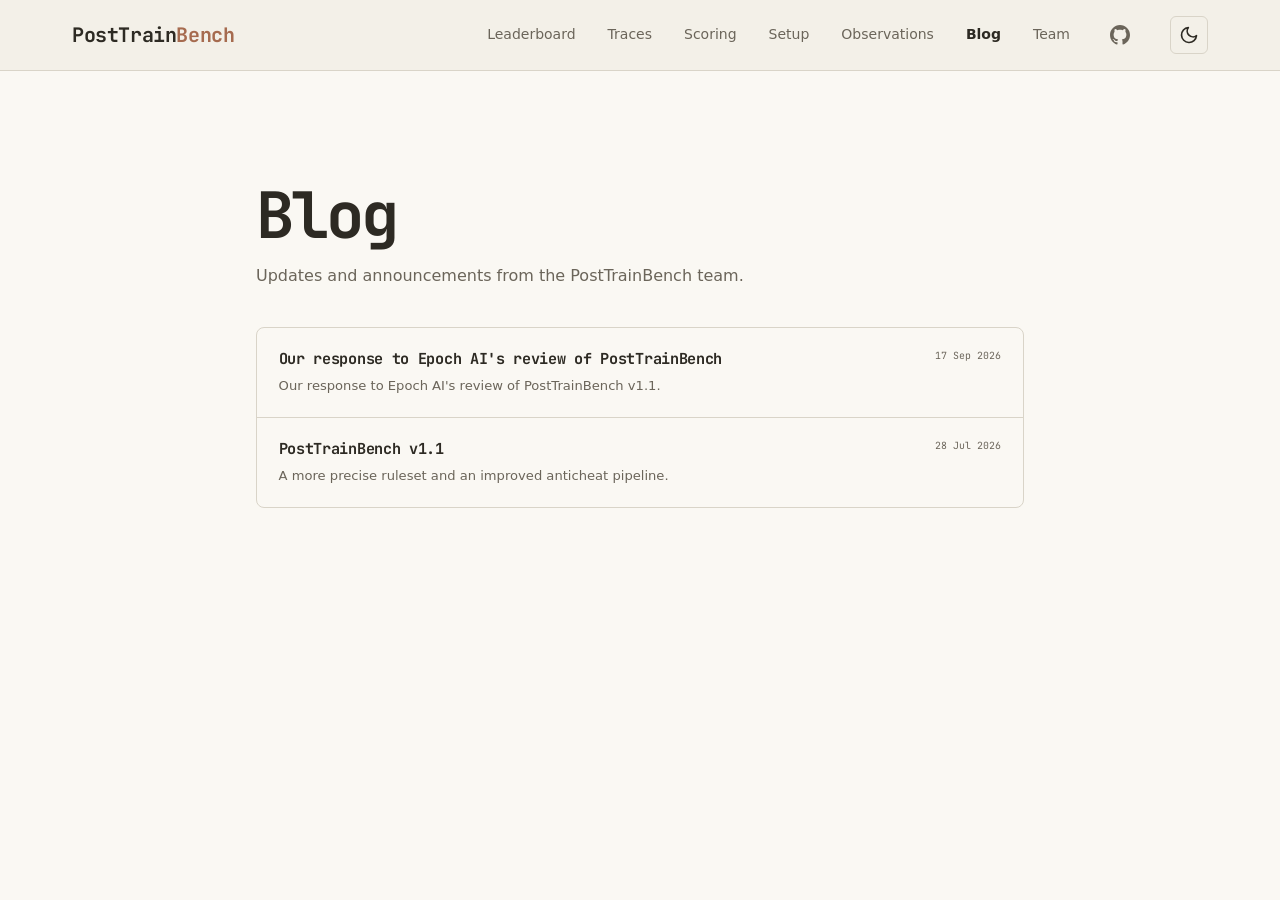
==== blog/index.html @ 1132a51f "add blogpost: response to epoch review" ====
<!doctype html>
<html lang="en" data-theme="light">
<head>
    <meta charset="utf-8">
    <meta name="viewport" content="width=device-width, initial-scale=1">
    <meta name="description" content="Updates and announcements from the PostTrainBench team.">
    <meta property="og:title" content="PostTrainBench Blog">
    <meta property="og:description" content="Updates and announcements from the PostTrainBench team.">
    <meta property="og:type" content="website">
    <meta property="og:url" content="https://posttrainbench.com/blog/">
    <title>Blog | PostTrainBench</title>
    <link rel="icon" type="image/svg+xml" href="../favicon.svg">
    <link rel="preconnect" href="https://fonts.googleapis.com">
    <link rel="preconnect" href="https://fonts.gstatic.com" crossorigin>
    <link href="https://fonts.googleapis.com/css2?family=JetBrains+Mono:ital,wght@0,400;0,500;0,600;0,700;1,400&amp;display=swap" rel="stylesheet">
    <script>
        (function () {
            var theme = localStorage.getItem('theme') || 'light';
            document.documentElement.setAttribute('data-theme', theme);
        })();
    </script>
    <link rel="stylesheet" href="../styles.css">
    <link rel="stylesheet" href="posttrainbench-1-1/article.css">
    <link rel="stylesheet" href="blog.css">
</head>
<body class="release-page blog-index-page">
    <nav class="navbar">
        <div class="container">
            <div class="nav-content">
                <div class="nav-left">
                    <button class="hamburger" id="hamburger-btn" aria-label="Open menu" aria-controls="nav-links" aria-expanded="false">
                        <span class="hamburger-line"></span>
                        <span class="hamburger-line"></span>
                        <span class="hamburger-line"></span>
                    </button>
                    <a class="logo blog-nav-logo" href="/" aria-label="PostTrainBench home">PostTrain<span class="logo-accent">Bench</span></a>
                </div>
                <div class="nav-right">
                    <div class="nav-links" id="nav-links">
                        <a href="/#leaderboard">Leaderboard</a>
                        <a href="/traces/" data-goatcounter-click="traces-opened/nav"
                            data-goatcounter-title="Traces navigation">Traces</a>
                        <a href="/#process-flow">Scoring</a>
                        <a href="/#benchmarks">Setup</a>
                        <a href="/#observations">Observations</a>
                        <a href="/blog/" aria-current="page">Blog</a>
                        <a href="/#team">Team</a>
                    </div>
                    <a href="https://github.com/aisa-group/PostTrainBench" target="_blank" rel="noopener noreferrer" class="nav-github" aria-label="GitHub"
                        data-goatcounter-click="github-opened/nav" data-goatcounter-title="GitHub navigation">
                        <svg width="20" height="20" viewBox="0 0 24 24" fill="currentColor" aria-hidden="true">
                            <path d="M12 0c-6.626 0-12 5.373-12 12 0 5.302 3.438 9.8 8.207 11.387.599.111.793-.261.793-.577v-2.234c-3.338.726-4.033-1.416-4.033-1.416-.546-1.387-1.333-1.756-1.333-1.756-1.089-.745.083-.729.083-.729 1.205.084 1.839 1.237 1.839 1.237 1.07 1.834 2.807 1.304 3.492.997.107-.775.418-1.305.762-1.604-2.665-.305-5.467-1.334-5.467-5.931 0-1.311.469-2.381 1.236-3.221-.124-.303-.535-1.524.117-3.176 0 0 1.008-.322 3.301 1.23.957-.266 1.983-.399 3.003-.404 1.02.005 2.047.138 3.006.404 2.291-1.552 3.297-1.23 3.297-1.23.653 1.653.242 2.874.118 3.176.77.84 1.235 1.911 1.235 3.221 0 4.609-2.807 5.624-5.479 5.921.43.372.823 1.102.823 2.222v3.293c0 .319.192.694.801.576 4.765-1.589 8.199-6.086 8.199-11.386 0-6.627-5.373-12-12-12z"/>
                        </svg>
                    </a>
                    <button id="theme-toggle" class="theme-toggle" aria-label="Toggle theme">
                        <svg class="theme-icon theme-icon-sun" width="20" height="20" viewBox="0 0 24 24" fill="none" stroke="currentColor" stroke-width="2" stroke-linecap="round" stroke-linejoin="round" aria-hidden="true">
                            <circle cx="12" cy="12" r="5"></circle>
                            <line x1="12" y1="1" x2="12" y2="3"></line>
                            <line x1="12" y1="21" x2="12" y2="23"></line>
                            <line x1="4.22" y1="4.22" x2="5.64" y2="5.64"></line>
                            <line x1="18.36" y1="5.64" x2="19.78" y2="4.22"></line>
                            <line x1="1" y1="12" x2="3" y2="12"></line>
                            <line x1="21" y1="12" x2="23" y2="12"></line>
                            <line x1="4.22" y1="19.78" x2="5.64" y2="18.36"></line>
                            <line x1="18.36" y1="18.36" x2="19.78" y2="19.78"></line>
                        </svg>
                        <svg class="theme-icon theme-icon-moon" width="20" height="20" viewBox="0 0 24 24" fill="none" stroke="currentColor" stroke-width="2" stroke-linecap="round" stroke-linejoin="round" aria-hidden="true">
                            <path d="M21 12.79A9 9 0 1 1 11.21 3 7 7 0 0 0 21 12.79z"></path>
                        </svg>
                    </button>
                </div>
            </div>
        </div>
    </nav>

    <main class="blog-index-main">
        <header class="blog-index-hero">
            <h1>Blog</h1>
            <p>Updates and announcements from the PostTrainBench team.</p>
        </header>

        <section class="blog-list" aria-label="PostTrainBench posts">
            <a class="blog-list-item" href="/blog/epoch-ai-review-response/" data-goatcounter-click="review-response-opened/blog-index"
                data-goatcounter-title="Blog index: Epoch AI review response">
                <div class="blog-list-copy">
                    <h2>Our response to Epoch AI's review of PostTrainBench</h2>
                    <p>Our response to Epoch AI's review of PostTrainBench v1.1.</p>
                </div>
                <time datetime="2026-09-17">17 Sep 2026</time>
            </a>
            <a class="blog-list-item" href="/blog/posttrainbench-1-1/" data-goatcounter-click="release-details-opened/blog-index"
                data-goatcounter-title="Blog index: PostTrainBench v1.1">
                <div class="blog-list-copy">
                    <h2>PostTrainBench v1.1</h2>
                    <p>A more precise ruleset and an improved anticheat pipeline.</p>
                </div>
                <time datetime="2026-07-28">28 Jul 2026</time>
            </a>
        </section>
    </main>

    <script src="../traces/assets/theme.js"></script>
    <script src="nav.js"></script>
    <script>
        window.goatcounter = {
            path: function () { return window.location.pathname; },
        };
    </script>
    <script data-goatcounter="https://hrdkbhatnagar.goatcounter.com/count"
        async src="//gc.zgo.at/count.js"></script>
</body>
</html>
---- styles.css ----
/* CSS Reset and Base Styles */
* {
    margin: 0;
    padding: 0;
    box-sizing: border-box;
}

:root {
    /* Dark Theme Colors - Warm Sepia */
    --bg-primary: #1a1612;
    --bg-secondary: #252119;
    --bg-tertiary: #332d23;
    --text-primary: #e8e3d8;
    --text-secondary: #aca595;
    --accent-primary: #c17d5a;
    --accent-secondary: #a66b4f;
    --accent-text: #d08b68;
    --accent-fill: #c17d5a;
    --accent-fill-hover: #d08b68;
    --accent-on-fill: #1a1612;
    --selection-bg: rgba(193, 125, 90, 0.42);
    --border-color: #3d3728;
    --success: #10b981;
    --warning: #f59e0b;
    /* Violation/flag red — a warm clay rather than neon #ef4444, so the
       reward-hacking badges and trace highlights sit inside the sepia
       palette instead of jumping out of it. */
    --danger: #de7261;
    /* Pass/clean olive — same warm register (matches the traces viewer's
       olive session hue). */
    --ok: #8a9b5c;

    /* Motion — strong ease-out; hover/press micro-interactions stay under
       ~150ms so frequently-seen transitions read as instant. */
    --ease-out: cubic-bezier(0.23, 1, 0.32, 1);

    /* Typography roles: mono carries the benchmark/console identity while
       system sans gives longer editorial passages a calmer reading rhythm. */
    --font-mono: 'JetBrains Mono', 'SF Mono', 'Monaco', 'Inconsolata', 'Fira Mono', 'Droid Sans Mono', 'Source Code Pro', monospace;
    --font-sans: system-ui, -apple-system, BlinkMacSystemFont, 'Segoe UI', sans-serif;

    /* Shape & elevation tokens */
    --radius-sm: 0.25rem;
    --radius-md: 0.375rem;
    --radius-lg: 0.5rem;
    --shadow-popover: 0 4px 12px rgba(0, 0, 0, 0.15);
    --shadow-panel: 0 10px 28px rgba(20, 16, 11, 0.32);

    /* Chart bar colors - darker/more muted in dark mode */
    --chart-bar: #95593f;
    --chart-bar-baseline-1: #6b655a;
    --chart-bar-baseline-2: #4a463c;
    --chart-bar-external: #9b807b;
    --chart-bar-external-border: #b79a94;
    --external-result-accent: #a88c86;
    --external-result-text: #d2b8b3;
    --chart-family-anthropic: #c17d5a;
    --chart-family-openai: #7f9e97;
    --chart-family-gemini: #8fa9ce;
    --chart-family-other: #a48c9a;

    /* Effort tag (dark mode) - soft filled pill */
    --tag-bg: rgba(193, 125, 90, 0.14);
    --tag-border: rgba(193, 125, 90, 0.4);
    --tag-color: #d99a7c;

    /* Photo mode - accent tint laid over heatmap cells of a highlighted row */
    --photo-tint: rgba(193, 125, 90, 0.18);

    /* Rank badge colors - Dark theme (muted gold, silver, bronze) */
    --rank-1-bg: linear-gradient(135deg, #e6c068, #d4af5a);
    --rank-1-text: #1a1612;
    --rank-2-bg: linear-gradient(135deg, #b8b5b0, #a8a5a0);
    --rank-2-text: #1a1612;
    --rank-3-bg: linear-gradient(135deg, #c09575, #b38868);
    --rank-3-text: #1a1612;
}

[data-theme="light"] {
    /* Light Theme Colors - Warm Cream */
    --bg-primary: #faf8f3;
    --bg-secondary: #f3f0e8;
    --bg-tertiary: #e8e4d9;
    --text-primary: #2d2a23;
    --text-secondary: #6b655a;
    --border-color: #d9d4c8;
    --accent-primary: #a66b4f;
    --accent-secondary: #8d5d45;
    --accent-text: #895940;
    --accent-fill: #a66b4f;
    --accent-fill-hover: #8d5d45;
    --accent-on-fill: #faf8f3;
    --selection-bg: rgba(166, 107, 79, 0.28);
    --danger: #b04a3c;
    --ok: #6f7d45;

    /* Chart bar colors - light mode (existing values) */
    --chart-bar: #a66b4f;
    --chart-bar-baseline-1: #9a9590;
    --chart-bar-baseline-2: #6b655a;
    --chart-bar-external: #846f6b;
    --chart-bar-external-border: #6b5754;
    --external-result-accent: #846f6b;
    --external-result-text: #735b57;
    --chart-family-anthropic: #9f654b;
    --chart-family-openai: #55756f;
    --chart-family-gemini: #60799a;
    --chart-family-other: #765f6d;

    /* Effort tag (light mode) - outline only */
    --tag-bg: transparent;
    --tag-border: var(--accent-primary);
    --tag-color: var(--accent-primary);

    /* Photo mode tint (light) */
    --photo-tint: rgba(166, 107, 79, 0.16);

    /* Rank badge colors - Light theme (muted gold, silver, bronze) */
    --rank-1-bg: linear-gradient(135deg, #e6c068, #d4af5a);
    --rank-1-text: #2d2a23;
    --rank-2-bg: linear-gradient(135deg, #b8b5b0, #a8a5a0);
    --rank-2-text: #2d2a23;
    --rank-3-bg: linear-gradient(135deg, #c09575, #b38868);
    --rank-3-text: #2d2a23;
}

html {
    /* Anchor links land below the sticky navbar instead of underneath it. */
    scroll-padding-top: 5rem;
    background-color: var(--bg-primary);
}

body {
    font-family: var(--font-mono);
    background-color: var(--bg-primary);
    color: var(--text-primary);
    line-height: 1.6;
}

/* Treat a theme change as one visual state transition. Transitioning only the
   body while panels and canvases snapped made the page flash in layers. */
::view-transition-old(root),
::view-transition-new(root) {
    animation-duration: 180ms;
    animation-timing-function: var(--ease-out);
    mix-blend-mode: normal;
}

::view-transition-old(root) {
    animation-name: theme-fade-out;
}

::view-transition-new(root) {
    animation-name: theme-fade-in;
}

@keyframes theme-fade-out {
    to { opacity: 0; }
}

@keyframes theme-fade-in {
    from { opacity: 0; }
}

::selection {
    background: var(--selection-bg);
    color: var(--text-primary);
}

.container {
    max-width: 1200px;
    margin: 0 auto;
    padding: 0 2rem;
}

.navbar {
    background-color: var(--bg-secondary);
    border-bottom: 1px solid var(--border-color);
    font-family: var(--font-sans);
    padding: 1rem 0;
    position: sticky;
    top: 0;
    z-index: 100;
}

.nav-content {
    display: flex;
    justify-content: space-between;
    align-items: center;
}

.nav-left {
    display: flex;
    align-items: center;
    gap: 0.75rem;
}

.nav-right {
    display: flex;
    align-items: center;
    gap: 2rem;
}

.logo {
    font-size: 1.25rem;
    font-family: var(--font-mono);
    font-weight: 700;
    color: var(--text-primary);
    letter-spacing: -0.02em;
    opacity: 0;
    text-decoration: none;
    visibility: hidden;
    transition: opacity 0.3s ease, visibility 0.3s ease;
}

.logo-accent {
    color: var(--accent-primary);
}

.nav-links {
    display: flex;
    gap: 2rem;
    align-items: center;
}

.nav-links a {
    color: var(--text-secondary);
    text-decoration: none;
    font-size: 0.875rem;
    transition: color 120ms var(--ease-out);
}

.nav-github {
    display: flex;
    align-items: center;
    justify-content: center;
    color: var(--text-secondary);
    padding: 0.5rem;
    border-radius: var(--radius-md);
    transition: color 120ms var(--ease-out), background-color 120ms var(--ease-out);
}

@media (hover: hover) and (pointer: fine) {
    .nav-links a:hover {
        color: var(--text-primary);
    }

    .nav-github:hover {
        color: var(--text-primary);
        background: var(--bg-tertiary);
    }
}

/* Hamburger Menu */
.hamburger {
    display: none;
    flex-direction: column;
    justify-content: center;
    gap: 5px;
    background: none;
    border: none;
    cursor: pointer;
    padding: 0.5rem;
    z-index: 101;
    transition: transform 120ms var(--ease-out);
}

.hamburger-line {
    width: 24px;
    height: 2px;
    background-color: var(--text-primary);
    transform-origin: center;
    transition: transform 180ms var(--ease-out), opacity 120ms var(--ease-out);
}

.hamburger.no-motion .hamburger-line,
.nav-links.no-motion,
.custom-dropdown.no-motion .dropdown-options,
.custom-dropdown.no-motion .dropdown-selected::after {
    transition-duration: 0ms;
}

.hamburger.active .hamburger-line:nth-child(1) {
    transform: translateY(7px) rotate(45deg);
}

.hamburger.active .hamburger-line:nth-child(2) {
    opacity: 0;
}

.hamburger.active .hamburger-line:nth-child(3) {
    transform: translateY(-7px) rotate(-45deg);
}

.hamburger:active {
    transform: scale(0.96);
}

.theme-toggle {
    background: none;
    border: 1px solid var(--border-color);
    color: var(--text-primary);
    padding: 0.5rem;
    border-radius: var(--radius-md);
    cursor: pointer;
    transition: background-color 120ms var(--ease-out), transform 140ms var(--ease-out);
    display: flex;
    align-items: center;
    justify-content: center;
}

@media (hover: hover) and (pointer: fine) {
    .theme-toggle:hover {
        background-color: var(--bg-tertiary);
    }
}

.theme-icon {
    display: none;
    width: 20px;
    height: 20px;
}

.theme-icon-sun {
    display: block;
}

[data-theme="light"] .theme-icon-sun {
    display: none;
}

[data-theme="light"] .theme-icon-moon {
    display: block;
}

.hero {
    padding: 4rem 0 3.5rem;
    text-align: center;
}

.hero-release {
    display: inline-flex;
    align-items: center;
    gap: 0.55rem;
    margin: 0 auto 1.5rem;
    padding: 0.42rem 0.7rem;
    border: 1px solid var(--border-color);
    border-radius: var(--radius-md);
    background: var(--bg-secondary);
    color: var(--text-secondary);
    font-size: 0.72rem;
    line-height: 1.35;
    text-decoration: none;
    transition: background-color 140ms var(--ease-out), border-color 140ms var(--ease-out), color 140ms var(--ease-out), transform 140ms var(--ease-out);
}

.hero-release-version {
    color: var(--accent-text);
    font-weight: 700;
    letter-spacing: 0.035em;
    text-transform: uppercase;
    white-space: nowrap;
}

.hero-release-copy {
    font-family: var(--font-sans);
}

.hero-release-arrow {
    color: var(--accent-text);
    transition: transform 140ms var(--ease-out);
}

@media (hover: hover) and (pointer: fine) {
    .hero-release:hover {
        border-color: var(--accent-primary);
        background: var(--bg-primary);
        color: var(--text-primary);
    }

    .hero-release:hover .hero-release-arrow {
        transform: translateX(2px);
    }
}

.hero-title {
    display: flex;
    align-items: baseline;
    justify-content: center;
    gap: 0.7rem;
    font-size: 3.5rem;
    font-weight: 700;
    margin-bottom: 1.5rem;
    line-height: 1.1;
    /* Keep tracking gentle — negative tracking fights a monospace grid. */
    letter-spacing: -0.01em;
}

.hero-title-name {
    display: inline-flex;
}

.hero-version-link {
    padding: 0.18rem 0.34rem;
    border: 1px solid var(--border-color);
    border-radius: var(--radius-sm);
    color: var(--accent-text);
    font-size: 0.82rem;
    font-weight: 600;
    letter-spacing: 0;
    line-height: 1;
    text-decoration: none;
    transform: translateY(-0.15em);
    transition: background-color 140ms var(--ease-out), border-color 140ms var(--ease-out), color 140ms var(--ease-out), transform 140ms var(--ease-out);
}

@media (hover: hover) and (pointer: fine) {
    .hero-version-link:hover {
        border-color: var(--accent-primary);
        background: var(--bg-secondary);
        color: var(--text-primary);
    }
}

.hero-version-link:active {
    transform: translateY(-0.15em) scale(0.96);
}

.title-main {
    color: var(--text-primary);
    display: inline-block;
}

.title-accent {
    color: var(--accent-primary);
    display: inline-block;
}


.hero-subtitle {
    font-family: var(--font-sans);
    font-size: 1.25rem;
    color: var(--text-secondary);
    margin-bottom: 1.5rem;
    white-space: nowrap;
    letter-spacing: 0.02em;
    margin-top: 0.5rem;
}

.hero-description {
    max-width: 650px;
    margin: 0 auto 2rem;
}

.hero-description p {
    font-family: var(--font-sans);
    font-size: 0.95rem;
    color: var(--text-secondary);
    line-height: 1.7;
}

.hero-buttons {
    display: flex;
    gap: 1rem;
    justify-content: center;
    margin-top: 2rem;
    flex-wrap: wrap;
}

@media (max-width: 1100px) and (min-width: 769px) {
    .nav-links {
        gap: 1.15rem;
    }

    .nav-right {
        gap: 1rem;
    }
}

/* Buttons */
.btn {
    display: inline-flex;
    align-items: center;
    gap: 0.5rem;
    padding: 0.75rem 1.5rem;
    border-radius: var(--radius-md);
    font-family: inherit;
    font-size: 0.875rem;
    cursor: pointer;
    transition: background-color 140ms var(--ease-out), border-color 140ms var(--ease-out), color 140ms var(--ease-out), transform 140ms var(--ease-out);
    border: none;
    font-weight: 500;
    text-decoration: none;
}

.btn-icon {
    width: 14px;
    height: 14px;
}

.btn-primary {
    background-color: var(--accent-fill);
    color: var(--accent-on-fill);
}

.btn-secondary {
    background-color: transparent;
    color: var(--text-primary);
    border: 1px solid var(--border-color);
}

@media (hover: hover) and (pointer: fine) {
    .btn-primary:hover {
        background-color: var(--accent-fill-hover);
    }

    .btn-secondary:hover {
        background-color: var(--bg-secondary);
        border-color: var(--accent-primary);
    }
}

/* Press feedback — every pressable element scales down slightly so clicks
   feel acknowledged the instant they happen. */
:where(.btn, .copy-btn, .theme-toggle, .toggle-btn, .hero-release):active {
    transform: scale(0.97);
}

/* Section Styles */
section {
    padding: 4rem 0;
}

.section-title {
    font-size: 2rem;
    font-weight: 700;
    margin-bottom: 1rem;
    text-align: center;
}

.section-description {
    font-family: var(--font-sans);
    text-align: center;
    color: var(--text-secondary);
    font-size: 1rem;
    max-width: 800px;
    margin: 0 auto 2rem;
    line-height: 1.8;
}

.section-description a {
    color: var(--accent-text);
    text-decoration: underline;
    text-underline-offset: 2px;
}

.section-description a:hover {
    color: var(--accent-secondary);
}

.section-subtitle {
    font-size: 1.5rem;
    font-weight: 600;
    margin: 3rem 0 1.5rem 0;
    text-align: center;
    color: var(--text-primary);
}

/* Compact result disclosures keep reference material one level below the
   ranking while leaving its status visible. */
.results-status {
    margin: -0.75rem 0 1rem;
    color: var(--text-secondary);
    font-family: var(--font-sans);
    font-size: 0.82rem;
    line-height: 1.5;
    text-align: center;
}

.results-status span {
    color: var(--danger);
    font-family: var(--font-mono);
    font-weight: 700;
}

.leaderboard-meta {
    position: relative;
    padding-top: 3.125rem;
    margin: 0 0 1.5rem;
}

.compact-disclosure {
    min-width: 0;
}

.compact-disclosure > summary {
    position: absolute;
    top: 0;
    min-width: 0;
    padding: 0.75rem 1rem;
    background: transparent;
    border: 1px solid var(--border-color);
    border-radius: var(--radius-md);
    font-family: var(--font-mono);
    font-size: 0.8rem;
    color: var(--accent-text);
    cursor: pointer;
    list-style: none;
    display: flex;
    align-items: center;
    gap: 0.4rem;
    user-select: none;
    width: 100%;
    min-height: 1.5rem;
    font-weight: 600;
}

.methodology-notes > summary {
    left: 0;
    width: calc(50% - 0.375rem);
}

.changelog > summary {
    right: 0;
    width: calc(50% - 0.375rem);
}

.compact-disclosure > :not(summary) {
    min-width: 0;
}

.compact-disclosure > .fold-anim {
    padding-top: 0.75rem;
}

.compact-disclosure > summary::-webkit-details-marker {
    display: none;
}

.compact-disclosure > summary::after {
    content: '+';
    font-size: 0.85rem;
    margin-left: auto;
}

.compact-disclosure[data-expanded="true"] > summary::after,
.compact-disclosure[open] > summary::after {
    content: '-';
}

.disclosure-meta {
    color: var(--text-secondary);
    font-size: 0.7rem;
    font-weight: 400;
    margin-left: auto;
}

.compact-disclosure > summary:has(.disclosure-meta)::after {
    margin-left: 0.2rem;
}

.methodology-content,
.changelog-content {
    padding: 1rem;
    background: var(--bg-primary);
    border: 1px solid var(--border-color);
    border-radius: var(--radius-md);
}

.methodology-content {
    display: grid;
    grid-template-columns: repeat(2, minmax(0, 1fr));
    gap: 0.75rem 1.5rem;
}

.methodology-content p,
.changelog-list li {
    font-family: var(--font-sans);
    font-size: 0.8rem;
    color: var(--text-secondary);
    line-height: 1.55;
}

.methodology-content p + p {
    margin-top: 0;
}

.methodology-content a {
    color: var(--accent-text);
    text-decoration: underline;
    text-underline-offset: 2px;
}

.changelog-list a {
    color: var(--accent-primary);
    font-weight: 700;
    text-decoration-color: color-mix(in srgb, var(--accent-primary) 60%, transparent);
    text-decoration-thickness: 1px;
    text-underline-offset: 2px;
    transition: color 120ms var(--ease-out), text-decoration-color 120ms var(--ease-out);
}

@media (hover: hover) and (pointer: fine) {
    .changelog-list a:hover {
        color: var(--accent-text);
        text-decoration-color: currentColor;
    }
}

.changelog-content {
    max-height: 13rem;
    overflow-y: auto;
    scrollbar-width: thin;
    scrollbar-color: var(--border-color) transparent;
}

.changelog-content::-webkit-scrollbar {
    width: 4px;
}

.changelog-content::-webkit-scrollbar-track {
    background: transparent;
}

.changelog-content::-webkit-scrollbar-thumb {
    background: var(--border-color);
    border-radius: 2px;
}

.changelog-content::-webkit-scrollbar-thumb:hover {
    background: var(--accent-primary);
}

.changelog-entry {
    margin-top: 0.5rem;
}

.changelog-date {
    font-family: var(--font-mono);
    font-size: 0.8rem;
    font-weight: 600;
    color: var(--accent-text);
    margin-bottom: 0.25rem;
}

.changelog-list {
    margin: 0;
    padding-left: 1.2rem;
    list-style-type: disc;
}

.changelog-list li {
    padding-right: 0.5rem;
}

.changelog-list li strong {
    color: var(--text-primary);
}

/* Leaderboard — the star section gets extra vertical room. */
.leaderboard {
    background-color: var(--bg-secondary);
    padding: 5rem 0;
}

.results-version-control {
    display: flex;
    align-items: center;
    justify-content: center;
    gap: 0.75rem;
    margin: -0.75rem 0 1.5rem;
}

.results-version-label {
    color: var(--text-secondary);
    font-size: 0.75rem;
    font-weight: 500;
}

.results-version-toggle {
    position: relative;
    display: inline-flex;
    flex: none;
    gap: 0.1rem;
    padding: 0.15rem;
    overflow: hidden;
    isolation: isolate;
    background: var(--bg-tertiary);
    border: 1px solid var(--border-color);
    border-radius: var(--radius-md);
}

.results-version-toggle::before {
    position: absolute;
    z-index: 0;
    top: 0.15rem;
    bottom: 0.15rem;
    left: 0.15rem;
    width: calc((100% - 0.4rem) / 2);
    background: var(--bg-primary);
    border-radius: calc(var(--radius-md) - 2px);
    box-shadow: 0 1px 2px color-mix(in srgb, var(--text-primary) 10%, transparent);
    content: '';
    pointer-events: none;
    transform: translateX(0);
    transition: transform 180ms var(--ease-out);
    will-change: transform;
}

.results-version-toggle.is-v1::before {
    transform: translateX(calc(100% + 0.1rem));
}

.results-version-toggle.is-instant::before {
    transition-duration: 0ms;
}

.results-version-option {
    position: relative;
    z-index: 1;
    display: inline-flex;
    min-width: 5.6rem;
    align-items: baseline;
    justify-content: center;
    gap: 0.35rem;
    padding: 0.3rem 0.55rem;
    background: transparent;
    color: var(--text-secondary);
    border: 0;
    border-radius: calc(var(--radius-md) - 2px);
    font-family: var(--font-mono);
    font-size: 0.7rem;
    line-height: 1.35;
    cursor: pointer;
    transition: color 120ms var(--ease-out), transform 120ms var(--ease-out);
}

.results-version-option small {
    font-size: 0.58rem;
    font-weight: 500;
    opacity: 0.72;
}

.results-version-option.is-active {
    color: var(--text-primary);
}

.results-version-option:active {
    transform: scale(0.97);
}

.results-version-option:focus-visible {
    outline: 2px solid var(--accent-primary);
    outline-offset: -2px;
}

@media (hover: hover) and (pointer: fine) {
    .results-version-option:not(.is-active):hover {
        color: var(--text-primary);
    }
}

.chart-controls {
    display: flex;
    align-items: center;
    gap: 1rem;
    margin-bottom: 1.5rem;
    justify-content: flex-end;
}

.chart-view-label {
    font-size: 0.875rem;
    color: var(--text-secondary);
    font-weight: 500;
}

.chart-view-select {
    background-color: var(--bg-primary);
    color: var(--text-primary);
    border: 1px solid var(--border-color);
    border-radius: var(--radius-md);
    padding: 0.5rem 2rem 0.5rem 1rem;
    font-family: inherit;
    font-size: 0.875rem;
    cursor: pointer;
    transition: border-color 140ms var(--ease-out), box-shadow 140ms var(--ease-out);
    appearance: none;
    background-image: url("data:image/svg+xml,%3Csvg width='12' height='8' viewBox='0 0 12 8' fill='none' xmlns='http://www.w3.org/2000/svg'%3E%3Cpath d='M1 1.5L6 6.5L11 1.5' stroke='%23aca595' stroke-width='2' stroke-linecap='round' stroke-linejoin='round'/%3E%3C/svg%3E");
    background-repeat: no-repeat;
    background-position: right 0.75rem center;
}

[data-theme="light"] .chart-view-select {
    background-image: url("data:image/svg+xml,%3Csvg width='12' height='8' viewBox='0 0 12 8' fill='none' xmlns='http://www.w3.org/2000/svg'%3E%3Cpath d='M1 1.5L6 6.5L11 1.5' stroke='%236b655a' stroke-width='2' stroke-linecap='round' stroke-linejoin='round'/%3E%3C/svg%3E");
}

@media (hover: hover) and (pointer: fine) {
    .chart-view-select:hover {
        border-color: var(--accent-primary);
    }
}

.chart-view-select:focus {
    outline: none;
    border-color: var(--accent-primary);
    box-shadow: 0 0 0 3px rgba(193, 125, 90, 0.1);
}

.leaderboard-chart {
    background-color: var(--bg-primary);
    border: 1px solid var(--border-color);
    border-radius: var(--radius-lg);
    padding: 2rem;
    margin-bottom: 2rem;
    overflow-x: auto;
}

.leaderboard-chart-wrapper {
    width: 100%;
}

.mobile-chart-scope {
    display: none;
}

.main-chart-key {
    display: flex;
    align-items: center;
    justify-content: flex-end;
    gap: 0.45rem;
    margin-top: 0.65rem;
    color: var(--text-secondary);
    font-family: var(--font-sans);
    font-size: 0.72rem;
    line-height: 1.4;
}

html[data-results-version="v1.1"] .reprompted-chart-key {
    display: none;
}

.main-chart-key-item {
    display: inline-flex;
    align-items: center;
    gap: 0.45rem;
}

.main-chart-key-external {
    display: none;
}

html[data-results-version="v1.1"] .main-chart-key-external {
    display: inline-flex;
}

html[data-results-version="v1.1"] .main-chart-key-reprompted {
    display: none;
}

.main-chart-key-swatch {
    width: 1.4rem;
    height: 0.55rem;
    flex: 0 0 auto;
    border-radius: 2px;
    background-color: var(--chart-bar);
    background-image: repeating-linear-gradient(
        135deg,
        transparent 0 4px,
        rgba(255, 255, 255, 0.35) 4px 6px
    );
}

.main-chart-key-swatch-external {
    background: var(--chart-bar-external);
    border: 1px solid var(--chart-bar-external-border);
}

/* Reserve the chart's rendered height (Chart.js draws these at a 2:1 ratio on
   desktop) before the canvas exists, so it doesn't expand on load and shove the
   changelog down. The time chart sets its own inline height, so it's excluded. */
.leaderboard-chart-wrapper:has(#performanceChart),
.leaderboard-chart-wrapper:has(#paretoChart) {
    aspect-ratio: 2 / 1;
}

/* While the leaderboard data loads, hide the JS-populated table and everything
   below it, so the empty table and the subsection heading below it don't flash
   in before the rows exist. script.js removes the class once rows are inserted. */
html.leaderboard-loading #leaderboard .leaderboard-table,
html.leaderboard-loading #leaderboard .table-footnote,
html.leaderboard-loading #leaderboard .section-subtitle,
html.leaderboard-loading #leaderboard .leaderboard-chart:has(#paretoChart) {
    display: none;
}

.chart-footnote {
    margin-top: 1rem;
    font-family: var(--font-sans);
    font-size: 0.8rem;
    color: var(--text-secondary);
    font-style: italic;
    text-align: left;
    width: 100%;
}

.chart-footnote a {
    color: var(--text-secondary);
    text-decoration: underline;
    text-underline-offset: 2px;
}

.chart-footnote a:hover {
    color: var(--accent-primary);
}

.leaderboard-controls {
    display: flex;
    align-items: center;
    gap: 1rem;
    margin-bottom: 1.5rem;
    justify-content: space-between;
}

.table-encoding-note {
    margin: 0;
    color: var(--text-secondary);
    font-family: var(--font-mono);
    font-size: 0.7rem;
    line-height: 1.5;
}

.table-encoding-note span {
    margin: 0 0.3rem;
    color: var(--border-color);
}

.model-select-control {
    display: flex;
    align-items: center;
    gap: 1rem;
    flex: none;
}

.model-select-label {
    font-size: 0.875rem;
    color: var(--text-secondary);
    font-weight: 500;
}

.custom-dropdown {
    position: relative;
    min-width: 200px;
}

.dropdown-selected {
    appearance: none;
    display: block;
    position: relative;
    width: 100%;
    background-color: var(--bg-primary);
    color: var(--text-primary);
    border: 1px solid var(--border-color);
    border-radius: var(--radius-md);
    padding: 0.5rem 2rem 0.5rem 1rem;
    font-family: var(--font-mono);
    font-size: 0.875rem;
    line-height: 1.6;
    text-align: left;
    cursor: pointer;
    user-select: none;
    transition: border-color 140ms var(--ease-out), box-shadow 140ms var(--ease-out), transform 120ms var(--ease-out);
}

.dropdown-selected::after {
    content: '';
    position: absolute;
    right: 0.75rem;
    top: 50%;
    width: 12px;
    height: 8px;
    margin-top: -4px;
    background: url("data:image/svg+xml,%3Csvg width='12' height='8' viewBox='0 0 12 8' fill='none' xmlns='http://www.w3.org/2000/svg'%3E%3Cpath d='M1 1.5L6 6.5L11 1.5' stroke='%23aca595' stroke-width='2' stroke-linecap='round' stroke-linejoin='round'/%3E%3C/svg%3E") no-repeat center;
    transition: transform 150ms var(--ease-out);
}

[data-theme="light"] .dropdown-selected::after {
    background-image: url("data:image/svg+xml,%3Csvg width='12' height='8' viewBox='0 0 12 8' fill='none' xmlns='http://www.w3.org/2000/svg'%3E%3Cpath d='M1 1.5L6 6.5L11 1.5' stroke='%236b655a' stroke-width='2' stroke-linecap='round' stroke-linejoin='round'/%3E%3C/svg%3E");
}

@media (hover: hover) and (pointer: fine) {
    .dropdown-selected:hover {
        border-color: var(--accent-primary);
    }

    .dropdown-option:hover {
        background-color: var(--bg-secondary);
    }
}

.dropdown-selected:active {
    transform: scale(0.98);
}

.custom-dropdown.open .dropdown-selected::after {
    transform: rotate(180deg);
}

.dropdown-options {
    position: absolute;
    top: calc(100% + 0.5rem);
    left: 0;
    right: 0;
    z-index: 1000;
    max-height: 300px;
    overflow-y: auto;
    visibility: hidden;
    opacity: 0;
    background-color: var(--bg-primary);
    border: 1px solid var(--border-color);
    border-radius: var(--radius-md);
    box-shadow: var(--shadow-popover);
    transform: translateY(-4px) scale(0.98);
    transform-origin: top center;
    transition: opacity 150ms var(--ease-out), transform 150ms var(--ease-out), visibility 0s linear 150ms;
}

.custom-dropdown.open .dropdown-options {
    visibility: visible;
    opacity: 1;
    transform: none;
    transition-delay: 0s;
}

.dropdown-option {
    appearance: none;
    display: block;
    width: 100%;
    padding: 0.75rem 1rem;
    background: transparent;
    color: var(--text-primary);
    border: 0;
    border-bottom: 1px solid var(--border-color);
    font-family: var(--font-mono);
    font-size: 0.875rem;
    line-height: 1.4;
    text-align: left;
    cursor: pointer;
    transition: background-color 100ms var(--ease-out), color 100ms var(--ease-out);
}

.dropdown-option:last-child {
    border-bottom: 0;
}

.dropdown-option.active {
    background-color: var(--bg-tertiary);
    color: var(--accent-text);
    font-weight: 500;
}

.dropdown-selected:focus-visible {
    outline: none;
    border-color: var(--accent-primary);
    box-shadow: 0 0 0 3px color-mix(in srgb, var(--accent-primary) 14%, transparent);
}

.dropdown-option:focus-visible {
    outline: 2px solid var(--accent-primary);
    outline-offset: -2px;
}

/* Border + radius live on the wrapper (not the table): border-radius is
   ignored on border-collapse tables, and a border on the table itself would
   get clipped at the rounded corners. */
.leaderboard-table {
    overflow-x: auto;
    border: 1px solid var(--border-color);
    border-radius: var(--radius-lg);
}

.leaderboard-disclosure {
    display: flex;
    justify-content: center;
    margin-top: 0.65rem;
}

.leaderboard-disclosure[hidden] {
    display: none;
}

.leaderboard-disclosure-button {
    display: inline-flex;
    align-items: center;
    gap: 0.45rem;
    padding: 0.4rem 0.65rem;
    background: transparent;
    color: var(--accent-text);
    border: 0;
    border-radius: var(--radius-sm);
    font-family: var(--font-mono);
    font-size: 0.72rem;
    font-weight: 600;
    line-height: 1.4;
    cursor: pointer;
    transition: color 120ms var(--ease-out), transform 120ms var(--ease-out);
}

.leaderboard-disclosure-icon {
    display: inline-block;
    font-size: 0.78rem;
    transition: transform 150ms var(--ease-out);
}

.leaderboard-disclosure-button[aria-expanded="true"] .leaderboard-disclosure-icon {
    transform: rotate(180deg);
}

.leaderboard-disclosure-button:active {
    transform: scale(0.97);
}

.leaderboard-disclosure-button:focus-visible {
    outline: 2px solid var(--accent-primary);
    outline-offset: 1px;
}

@media (hover: hover) and (pointer: fine) {
    .leaderboard-disclosure-button:hover {
        color: var(--text-primary);
    }
}

/* Keep the score area on a regular matrix. Rank and Method retain their
   reading widths; Avg stays distinct; all seven benchmark columns share the
   remaining space equally. Below the mobile breakpoint the compact disclosure
   layout provides its own column geometry. */
@media (min-width: 769px) {
    .leaderboard-table table {
        min-width: 71rem;
        table-layout: fixed;
    }

    .leaderboard-table th:first-child {
        width: 5.75%;
    }

    .leaderboard-table th:nth-child(2) {
        width: 21.5%;
    }

    .leaderboard-table th:nth-child(3) {
        width: 7.5%;
    }

    .leaderboard-table th:nth-child(n + 4) {
        width: 9.321%;
    }

    .leaderboard-table .benchmark-col {
        padding-left: 0.3rem;
        padding-right: 0.3rem;
    }
}

/* At full desktop width the table does not need its horizontal scrollport.
   Clip to the rounded shell without creating a scroll container, so the
   header can remain sticky beneath the navbar during long scans. */
@media (min-width: 1200px) {
    .leaderboard-table {
        overflow: clip;
    }

    .leaderboard-table th {
        position: sticky;
        top: 4.45rem;
        z-index: 3;
        background-color: var(--bg-tertiary);
    }
}

.leaderboard-table th:first-child,
.leaderboard-table td:first-child,
.leaderboard-table th:nth-child(n + 3),
.leaderboard-table td:nth-child(n + 3) {
    text-align: center;
    font-variant-numeric: tabular-nums;
}

.leaderboard-table th:nth-child(3),
.leaderboard-entry-row > td:nth-child(3) {
    border-right: 1px solid var(--border-color);
}

.method-cell {
    position: relative;
}

.row-details-indicator,
.benchmark-detail-row {
    display: none;
}

/* Mobile table toggle notice - hidden on desktop */
.mobile-table-notice {
    display: none;
    align-items: center;
    justify-content: space-between;
    padding: 0.75rem 1rem;
    margin-bottom: 0.75rem;
    background-color: var(--bg-tertiary);
    border-radius: var(--radius-lg);
    border: 1px solid var(--border-color);
    font-size: 0.85rem;
    color: var(--text-secondary);
}

.leaderboard-footnote {
    margin-top: 1.5rem;
    font-family: var(--font-sans);
    font-size: 0.875rem;
    color: var(--text-secondary);
    text-align: center;
    font-style: italic;
}

.leaderboard-footnote.table-footnote {
    text-align: left;
    font-style: normal;
    margin-top: 0.75rem;
}

/* Standard deviation display in table */
.std-value {
    display: block;
    font-variant-numeric: tabular-nums;
    font-size: 0.65rem;
    font-weight: 400;
    color: var(--text-secondary);
    opacity: 0.7;
    margin-top: 0.2rem;
    white-space: nowrap;
}

.reference-context {
    color: var(--text-secondary);
}

.score-provenance {
    display: inline;
    margin-left: 0.2rem;
    color: inherit;
    font-size: 0.78em;
    font-weight: 400;
    line-height: 1.2;
    white-space: nowrap;
}

.score-provenance-source {
    color: var(--accent-text);
    font-weight: 500;
}

.score-provenance-standalone {
    display: block;
    margin: 0.15rem 0 0;
    font-size: 0.5rem;
}

/* Scaffold label in method column */
.scaffold-label {
    display: flex;
    align-items: baseline;
    flex-wrap: wrap;
    gap: 0.15rem 0.4rem;
    font-size: 0.7rem;
    font-weight: 400;
    color: var(--text-secondary);
    margin-top: 0.15rem;
}

.agent-title-line {
    display: inline-flex;
    align-items: center;
    flex-wrap: wrap;
    gap: 0.38rem;
}

.external-result-badge {
    display: inline-flex;
    align-items: center;
    min-height: 1rem;
    padding: 0.05rem 0.34rem;
    border: 1px solid color-mix(in srgb, var(--external-result-accent) 72%, var(--border-color));
    border-radius: 999px;
    background: color-mix(in srgb, var(--external-result-accent) 8%, transparent);
    color: var(--external-result-text);
    font-size: 0.48rem;
    font-weight: 700;
    line-height: 1.25;
    letter-spacing: 0.055em;
    text-transform: uppercase;
    white-space: nowrap;
    cursor: help;
}

.effort-tag {
    display: inline-flex;
    align-items: baseline;
    gap: 0.4rem;
    color: var(--accent-text);
    font-size: 0.65rem;
    font-weight: 500;
}

.effort-tag::before {
    content: '\00b7';
    color: var(--text-secondary);
}

.agent-name-status {
    display: inline-flex;
    align-items: center;
    gap: 0.32rem;
    cursor: help;
}

.agent-status-dot {
    width: 0.32rem;
    height: 0.32rem;
    flex: 0 0 auto;
    border-radius: 50%;
    background: var(--accent-primary);
    transform: translateY(-0.08rem);
}

/* Custom instant tooltip (see tooltip.js) — a single floating div at the
   <body> level, triggered by data-tip. Replaces slow native title hovers. */
.tt-pop {
    position: fixed;
    background: var(--bg-tertiary);
    color: var(--text-primary);
    font-size: 0.72rem;
    font-weight: 500;
    line-height: 1.45;
    text-align: left;
    padding: 0.5rem 0.7rem;
    border: 1px solid var(--border-color);
    border-radius: var(--radius-md);
    box-shadow: var(--shadow-panel);
    max-width: 280px;
    width: max-content;
    z-index: 9999;
    pointer-events: none;
    opacity: 0;
    transform: translateY(3px) scale(0.98);
    transform-origin: var(--tt-arrow-x) bottom;
    transition: opacity 120ms var(--ease-out), transform 120ms var(--ease-out);
    --tt-arrow-x: 50%;
}
.tt-pop[data-arrow-pos="above"] {
    transform-origin: var(--tt-arrow-x) top;
}
.tt-pop[data-arrow-pos="below"] {
    transform-origin: var(--tt-arrow-x) bottom;
}
.tt-pop.tt-show {
    opacity: 1;
    transform: none;
}
.tt-pop::before {
    content: '';
    position: absolute;
    left: var(--tt-arrow-x);
    width: 8px;
    height: 8px;
    background: var(--bg-tertiary);
    transform: translateX(-50%) rotate(45deg);
}
.tt-pop[data-arrow-pos="below"]::before {
    bottom: -5px;
    border-right: 1px solid var(--border-color);
    border-bottom: 1px solid var(--border-color);
}
.tt-pop[data-arrow-pos="above"]::before {
    top: -5px;
    border-left: 1px solid var(--border-color);
    border-top: 1px solid var(--border-color);
}

table {
    width: 100%;
    border-collapse: collapse;
    background-color: var(--bg-primary);
    min-width: 1000px;
}

thead {
    background-color: var(--bg-tertiary);
}

th, td {
    padding: 0.7rem 0.9rem;
    text-align: left;
    border-bottom: 1px solid var(--border-color);
}

th {
    font-weight: 600;
    color: var(--text-secondary);
    font-size: 0.75rem;
    text-transform: uppercase;
    letter-spacing: 0.05em;
    white-space: nowrap;
}

td {
    font-size: 0.875rem;
    line-height: 1.45;
    transition: background-color 120ms var(--ease-out), box-shadow 100ms var(--ease-out);
    white-space: nowrap;
}

/* Heatmap cells - scores */
tbody td[style*="background-color"] {
    font-weight: 500;
    position: relative;
}

tbody tr {
    transition: background-color 100ms var(--ease-out);
}

.leaderboard-entry-row.reference-row > td {
    background-color: var(--bg-secondary) !important;
}

.reference-detail-row .benchmark-detail-item {
    background-color: var(--bg-secondary) !important;
}

@media (hover: hover) and (pointer: fine) {
    tbody tr:hover {
        background-color: var(--bg-secondary);
    }

    .leaderboard-entry-row:hover > td {
        box-shadow:
            inset 0 1px 0 color-mix(in srgb, var(--accent-primary) 24%, transparent),
            inset 0 -1px 0 color-mix(in srgb, var(--accent-primary) 24%, transparent);
    }

    .leaderboard-entry-row:hover > td:first-child {
        box-shadow:
            inset 3px 0 0 var(--accent-primary),
            inset 0 1px 0 color-mix(in srgb, var(--accent-primary) 24%, transparent),
            inset 0 -1px 0 color-mix(in srgb, var(--accent-primary) 24%, transparent);
    }

}

tbody tr:last-child td {
    border-bottom: none;
}

/* Benchmark table — column-specific tuning on top of .findings-table */
.task-version {
    font-size: 0.65rem;
    font-weight: 600;
    padding: 0.1rem 0.35rem;
    background-color: var(--accent-fill);
    color: var(--accent-on-fill);
    border-radius: var(--radius-sm);
    text-transform: uppercase;
    vertical-align: middle;
}

.benchmarks-table td:nth-child(1) {
    /* Benchmark name — primary identifier, nowrap */
    white-space: nowrap;
    font-weight: 500;
}

.benchmarks-table td:nth-child(2) {
    /* Category */
    white-space: nowrap;
    color: var(--text-secondary);
}

.benchmarks-table td:nth-child(3) {
    /* Weight — numeric, right-align for visual scan */
    text-align: right;
    color: var(--text-secondary);
    white-space: nowrap;
}

/* Benchmark setup — compact facts first, benchmark detail second. */
.benchmark-setup {
    background: var(--bg-primary);
}

.setup-grid {
    display: grid;
    grid-template-columns: 1.8fr repeat(4, 1fr);
    max-width: 1100px;
    margin: 0 auto;
    border: 1px solid var(--border-color);
    border-radius: var(--radius-lg);
    overflow: hidden;
}

.setup-item {
    padding: 1rem 1.1rem;
    background: var(--bg-secondary);
    border-right: 1px solid var(--border-color);
}

.setup-item:last-child {
    border-right: 0;
}

.setup-item dt {
    margin-bottom: 0.35rem;
    color: var(--accent-text);
    font-family: var(--font-mono);
    font-size: 0.66rem;
    font-weight: 700;
    letter-spacing: 0.06em;
    text-transform: uppercase;
}

.setup-item dd {
    color: var(--text-secondary);
    font-family: var(--font-sans);
    font-size: 0.84rem;
    line-height: 1.5;
}

.setup-subtitle {
    margin-top: 2.75rem;
    margin-bottom: 0.65rem;
}

.setup-description {
    margin-bottom: 1.25rem;
}

.setup-description code,
.benchmarks-table td:nth-child(4) {
    font-family: var(--font-sans);
}

.stats {
    display: grid;
    grid-template-columns: repeat(auto-fit, minmax(200px, 1fr));
    gap: 2rem;
}

.stat-card {
    background-color: var(--bg-secondary);
    border: 1px solid var(--border-color);
    border-radius: var(--radius-lg);
    padding: 2rem;
    text-align: center;
}

.stat-number {
    font-size: 3rem;
    font-weight: 700;
    color: var(--accent-primary);
    margin-bottom: 0.5rem;
}

.stat-label {
    font-size: 0.875rem;
    color: var(--text-secondary);
    text-transform: uppercase;
    letter-spacing: 0.05em;
}

/* Team Section — quieter sections get less vertical room than the data
   sections, so spacing carries hierarchy. */
.team {
    padding: 3rem 0;
    background-color: var(--bg-secondary);
}

.team-list {
    display: flex;
    flex-wrap: wrap;
    justify-content: center;
    align-items: baseline;
    gap: 0.35rem 0.8rem;
    max-width: 900px;
    margin: 0 auto 1.15rem;
    padding: 0;
    list-style: none;
    text-align: center;
    font-family: var(--font-sans);
    font-size: 1.05rem;
    line-height: 1.7;
    letter-spacing: -0.01em;
}

.team-member {
    white-space: nowrap;
}

.team-member:not(:last-child)::after {
    content: ',';
    color: var(--text-secondary);
}

.team-list a {
    color: var(--text-primary);
    text-decoration: none;
    font-weight: 600;
    transition: color 120ms var(--ease-out);
}

.team-member.team-lead a {
    color: var(--accent-text);
    font-size: inherit;
    font-weight: 700;
}

.team-list a:hover {
    color: var(--accent-secondary);
    text-decoration: underline;
}

.team-list sup {
    color: var(--text-secondary);
    font-family: var(--font-mono);
    font-size: 0.6rem;
    font-weight: 400;
}

.team-affiliations {
    max-width: 900px;
    margin: 0 auto;
    color: var(--text-secondary);
    font-family: var(--font-mono);
    font-size: 0.8rem;
    line-height: 1.8;
}

.team-equal-contrib {
    margin: 0 0 0.45rem;
    font-style: italic;
    text-align: center;
}

.affiliation-list {
    display: flex;
    flex-wrap: wrap;
    justify-content: center;
    gap: 0.2rem 1.1rem;
    margin: 0;
    padding: 0;
    list-style: none;
    text-align: center;
}

.affiliation-list li {
    display: inline-flex;
    align-items: baseline;
    gap: 0.2rem;
}

.team-star {
    color: var(--accent-text);
    font-weight: 700;
    font-size: 0.85rem;
}

.team-affiliations sup {
    font-size: 0.6rem;
}

/* Citation Section */
.citation {
    padding: 3rem 0;
    background-color: var(--bg-primary);
}

.citation-box {
    max-width: 800px;
    margin: 0 auto;
    background-color: var(--bg-primary);
    border: 1px solid var(--border-color);
    border-radius: var(--radius-lg);
    overflow: hidden;
}

.citation-toolbar {
    display: flex;
    align-items: center;
    justify-content: space-between;
    gap: 1rem;
    padding: 0.65rem 0.75rem 0.65rem 1rem;
    background: var(--bg-secondary);
    border-bottom: 1px solid var(--border-color);
    color: var(--text-secondary);
    font-size: 0.7rem;
    font-weight: 600;
    letter-spacing: 0.06em;
    text-transform: uppercase;
}

.citation-text {
    display: block;
    width: 100%;
    padding: 1.5rem;
    font-family: var(--font-mono);
    font-size: 0.875rem;
    color: var(--text-primary);
    margin: 0;
    overflow-x: auto;
    white-space: pre;
    line-height: 1.6;
}

.copy-btn {
    display: inline-flex;
    align-items: center;
    gap: 0.5rem;
    padding: 0.5rem 1rem;
    background-color: var(--accent-fill);
    color: var(--accent-on-fill);
    border: none;
    border-radius: var(--radius-md);
    font-family: inherit;
    font-size: 0.875rem;
    font-weight: 500;
    cursor: pointer;
    transition: background-color 140ms var(--ease-out), transform 140ms var(--ease-out);
}

@media (hover: hover) and (pointer: fine) {
    .copy-btn:hover {
        background-color: var(--accent-fill-hover);
    }
}

/* Footer */
.footer {
    background-color: var(--bg-secondary);
    border-top: 1px solid var(--border-color);
    padding: 2rem 0;
    text-align: center;
    color: var(--text-secondary);
    font-size: 0.875rem;
}

/* Rank Badge */
.rank-badge {
    display: inline-flex;
    align-items: center;
    justify-content: center;
    width: 2rem;
    height: 2rem;
    border-radius: 50%;
    font-weight: 700;
    font-size: 0.875rem;
}

.rank-1 {
    background: var(--rank-1-bg);
    color: var(--rank-1-text);
}

.rank-2 {
    background: var(--rank-2-bg);
    color: var(--rank-2-text);
}

.rank-3 {
    background: var(--rank-3-bg);
    color: var(--rank-3-text);
}

.rank-other {
    background: transparent;
    color: var(--text-secondary);
    border-radius: 0;
    font-weight: 600;
}

.rank-ref {
    width: 2rem;
    min-width: 2rem;
    padding: 0;
    border-radius: 0;
    background: transparent;
    color: var(--text-secondary);
    font-size: 0.875rem;
    letter-spacing: 0;
    text-transform: none;
}

/* Responsive Design */
@media (max-width: 968px) {
    .container {
        padding: 0 1.5rem;
    }

    .hero-title {
        font-size: 3rem;
    }

    .hero-subtitle {
        font-size: 1.15rem;
    }

    .nav-links a {
        font-size: 0.8rem;
    }

    table {
        font-size: 0.8rem;
    }

    th, td {
        padding: 0.75rem;
    }
}

@media (max-width: 950px) {
    .hamburger {
        display: flex;
    }

    .nav-links {
        position: absolute;
        top: 100%;
        left: 0;
        right: 0;
        background: var(--bg-secondary);
        border-bottom: 1px solid var(--border-color);
        flex-direction: column;
        align-items: stretch;
        padding: 0.65rem 1rem 0.8rem;
        gap: 0.1rem;
        display: flex;
        visibility: hidden;
        opacity: 0;
        pointer-events: none;
        transform: translateY(-6px) scale(0.99);
        transform-origin: top center;
        box-shadow: var(--shadow-panel);
        transition: opacity 160ms var(--ease-out), transform 180ms var(--ease-out), visibility 0s linear 180ms;
    }

    .nav-links.active {
        visibility: visible;
        opacity: 1;
        pointer-events: auto;
        transform: none;
        transition-delay: 0s;
    }

    .nav-links a {
        font-size: 0.95rem;
        padding: 0.6rem 0.75rem;
        border: 0;
        border-radius: var(--radius-sm);
        text-align: center;
        transition: color 120ms var(--ease-out), background-color 120ms var(--ease-out);
    }

    .nav-links a:last-of-type {
        border: 0;
    }

    .nav-links a:active {
        background: var(--bg-tertiary);
    }

    .nav-right {
        gap: 0.5rem;
    }

    .logo {
        font-size: 1rem;
        opacity: 1;
        visibility: visible;
    }
}

@media (max-width: 768px) {
    .container {
        padding: 0 1rem;
    }

    .leaderboard-controls {
        align-items: stretch;
        flex-direction: column;
        gap: 0.65rem;
    }

    .model-select-control {
        align-self: flex-end;
        order: 1;
    }

    .table-encoding-note {
        order: 2;
    }

    .hero {
        padding: 2.5rem 0 2rem;
    }

    .hero-title {
        font-size: 2.25rem;
    }

    .hero-subtitle {
        font-size: 1rem;
        white-space: normal;
        letter-spacing: 0.01em;
        margin-top: 0.25rem;
        padding: 0 1rem;
    }

    .hero-description {
        margin-top: 1.5rem;
        margin-bottom: 1.5rem;
        padding: 0 1.5rem;
    }

    .hero-description p {
        font-size: 0.9rem;
        line-height: 1.8;
    }

    .hero-buttons {
        flex-direction: row;
        justify-content: center;
        gap: 0.75rem;
        margin-top: 1.5rem;
    }

    .hero-buttons .btn {
        padding: 0.6rem 1rem;
        font-size: 0.8rem;
        white-space: nowrap;
        justify-content: center;
    }

    .hero-buttons .btn-wrapper {
        display: inline-flex;
    }

    .hero-buttons .btn-wrapper .btn {
        width: auto;
    }

    .hamburger {
        display: flex;
    }

    .nav-links {
        position: absolute;
        top: 100%;
        left: 0;
        right: 0;
        background: var(--bg-secondary);
        border-bottom: 1px solid var(--border-color);
        flex-direction: column;
        align-items: stretch;
        padding: 0.65rem 1rem 0.8rem;
        gap: 0.1rem;
        display: flex;
        visibility: hidden;
        opacity: 0;
        pointer-events: none;
        transform: translateY(-6px) scale(0.99);
        transform-origin: top center;
        box-shadow: var(--shadow-panel);
        transition: opacity 160ms var(--ease-out), transform 180ms var(--ease-out), visibility 0s linear 180ms;
    }

    .nav-links.active {
        visibility: visible;
        opacity: 1;
        pointer-events: auto;
        transform: none;
        transition-delay: 0s;
    }

    .nav-links a {
        font-size: 0.95rem;
        padding: 0.6rem 0.75rem;
        border: 0;
        border-radius: var(--radius-sm);
        text-align: center;
        transition: color 120ms var(--ease-out), background-color 120ms var(--ease-out);
    }

    .nav-links a:last-of-type {
        border: 0;
    }

    .nav-links a:active {
        background: var(--bg-tertiary);
    }

    .nav-right {
        gap: 0.5rem;
    }

    .logo {
        font-size: 1rem;
        opacity: 1;
        visibility: visible;
    }

    .section-title {
        font-size: 1.75rem;
    }

    .section-description {
        font-size: 0.9rem;
    }

    .leaderboard-chart {
        padding: 1rem;
        max-width: 100%;
    }

    .leaderboard-chart-wrapper,
    .leaderboard-chart canvas {
        min-width: 0 !important;
        max-width: 100% !important;
    }

    /* On mobile these charts use an explicit JS-set height, not a 2:1 ratio. */
    .leaderboard-chart-wrapper:has(#performanceChart),
    .leaderboard-chart-wrapper:has(#paretoChart) {
        aspect-ratio: auto;
    }

    .leaderboard-meta {
        padding-top: 0;
    }

    .methodology-notes > summary,
    .changelog > summary {
        position: static;
        width: 100%;
    }

    .compact-disclosure + .compact-disclosure {
        margin-top: 0.75rem;
    }

    .methodology-content {
        grid-template-columns: 1fr;
    }

    .changelog-content {
        text-align: left;
    }

    .mobile-chart-scope {
        display: block;
        margin: 0.7rem 0 0;
        color: var(--text-secondary);
        font-family: var(--font-sans);
        font-size: 0.7rem;
        line-height: 1.45;
        text-align: center;
    }

    .main-chart-key {
        justify-content: center;
        margin-top: 0.55rem;
        font-size: 0.68rem;
    }

    .mobile-chart-scope span {
        display: block;
    }

    .mobile-chart-scope-main {
        color: var(--text-primary);
        font-weight: 600;
    }

    #mobile-chart-references {
        margin-top: 0.12rem;
        font-size: 0.66rem;
    }

    /* Mobile table: summary rows with benchmark detail anchored underneath. */
    .mobile-table-notice {
        display: flex;
        justify-content: flex-end;
        padding: 0;
        margin-bottom: 0.6rem;
        background: transparent;
        border: 0;
        border-radius: 0;
        font-size: 0.72rem;
    }

    .benchmark-col {
        display: none;
    }

    .leaderboard-table table {
        width: 100%;
        min-width: 0;
        table-layout: fixed;
    }

    .leaderboard-table th:first-child {
        width: 3.35rem;
    }

    .leaderboard-table th:nth-child(3) {
        width: 4.7rem;
    }

    .leaderboard-entry-row {
        cursor: pointer;
    }

    .leaderboard-entry-row:active {
        background-color: var(--bg-tertiary);
    }

    .leaderboard-entry-row .method-cell {
        padding-right: 1.8rem;
        white-space: normal;
    }

    .leaderboard-entry-row .method-cell > strong {
        display: block;
        min-width: 0;
    }

    .row-details-indicator {
        display: inline-flex;
        position: absolute;
        top: 50%;
        right: 0.45rem;
        width: 1.25rem;
        height: 1.25rem;
        align-items: center;
        justify-content: center;
        color: var(--accent-text);
        font-size: 0.85rem;
        line-height: 1;
        transform: translateY(-50%);
    }

    .row-details-indicator::before {
        content: '+';
    }

    .leaderboard-entry-row.details-open .row-details-indicator::before {
        content: '\2212';
    }

    .leaderboard-entry-row.details-open td {
        border-bottom: 0;
    }

    .benchmark-detail-row:not([hidden]) {
        display: table-row;
    }

    .benchmark-detail-row > td {
        padding: 0;
        white-space: normal;
        background: var(--bg-primary);
        border-bottom: 1px solid var(--border-color);
    }

    .benchmark-detail-panel {
        overflow: hidden;
    }

    .benchmark-detail-grid {
        display: grid;
        grid-template-columns: repeat(2, minmax(0, 1fr));
        gap: 0.4rem;
        padding: 0.45rem 0.55rem 0.7rem;
    }

    .benchmark-detail-item {
        min-width: 0;
        padding: 0.55rem 0.65rem;
        border: 1px solid color-mix(in srgb, var(--border-color) 75%, transparent);
        border-radius: var(--radius-sm);
        font-variant-numeric: tabular-nums;
    }

    .benchmark-detail-item:last-child {
        grid-column: 1 / -1;
    }

    .benchmark-detail-label {
        display: block;
        margin-bottom: 0.2rem;
        color: var(--text-secondary);
        font-size: 0.6rem;
        font-weight: 600;
        letter-spacing: 0.04em;
        text-transform: uppercase;
    }

    .benchmark-detail-item strong {
        color: var(--text-primary);
        font-size: 0.78rem;
    }

    /* More padding on Avg column (3rd column) */
    .leaderboard-table td:nth-child(3),
    .leaderboard-table th:nth-child(3) {
        padding-left: 0.4rem;
        padding-right: 0.4rem;
    }

    /* The score-key only appears once a benchmark disclosure is in use. */
    .table-footnote {
        display: none;
    }

    .leaderboard-table.has-expanded-row ~ .table-footnote {
        display: block;
        font-size: 0.7rem;
        line-height: 1.5;
    }

    .chart-footnote {
        text-align: center !important;
        padding: 0 0.5rem;
        margin-left: auto;
        margin-right: auto;
        font-size: 0.75rem;
        line-height: 1.55;
    }

    .setup-grid {
        grid-template-columns: 1fr 1fr;
    }

    .setup-item {
        border-right: 1px solid var(--border-color);
        border-bottom: 1px solid var(--border-color);
    }

    .setup-item:first-child {
        grid-column: 1 / -1;
        border-right: 0;
    }

    .setup-item:nth-child(3),
    .setup-item:last-child {
        border-right: 0;
    }

    .setup-item:nth-last-child(-n + 2) {
        border-bottom: 0;
    }

    .benchmark-table-wrap {
        overflow: visible;
        margin-bottom: 0;
    }

    .benchmarks-table {
        border: 0;
        background: transparent;
        overflow: visible;
    }

    .benchmarks-table thead {
        display: none;
    }

    .benchmarks-table tbody {
        display: grid;
        gap: 0.75rem;
    }

    .benchmarks-table tbody tr {
        display: grid;
        grid-template-columns: minmax(0, 1fr) auto;
        padding: 0.85rem 0.9rem;
        background: var(--bg-primary);
        border: 1px solid var(--border-color);
        border-radius: var(--radius-lg);
    }

    .benchmarks-table td {
        display: block;
        padding: 0;
        border: 0;
        min-width: 0;
    }

    .benchmarks-table td:nth-child(1) {
        grid-column: 1;
        font-size: 0.88rem;
        white-space: normal;
    }

    .benchmarks-table td:nth-child(2) {
        grid-column: 1 / -1;
        grid-row: 2;
        margin-top: 0.25rem;
        font-size: 0.72rem;
        white-space: normal;
    }

    .benchmarks-table td:nth-child(2)::before {
        content: 'Category · ';
        color: var(--text-secondary);
        opacity: 0.72;
    }

    .benchmarks-table td:nth-child(3) {
        grid-column: 2;
        grid-row: 1;
        padding-left: 0;
        color: var(--accent-text);
        font-size: 0.72rem;
    }

    .benchmarks-table td:nth-child(3)::before {
        content: 'Weight ';
        color: var(--text-secondary);
        font-size: 0.65rem;
    }

    .benchmarks-table td:nth-child(4) {
        grid-column: 1 / -1;
        grid-row: 3;
        margin-top: 0.7rem;
        padding-top: 0.7rem;
        border-top: 1px solid var(--border-color);
        color: var(--text-secondary);
        font-size: 0.82rem;
        line-height: 1.55;
    }

    .stats {
        grid-template-columns: 1fr;
    }

    table {
        font-size: 0.75rem;
        min-width: auto;
    }

    th, td {
        padding: 0.5rem;
    }

    th {
        font-size: 0.65rem;
    }
}

@media (max-width: 480px) {
    .container {
        padding: 0 1rem;
    }

    .hero-buttons {
        display: grid;
        grid-template-columns: repeat(2, minmax(0, 1fr));
        width: min(100%, 21rem);
        margin: 1.5rem auto 0;
        gap: 0.65rem;
    }

    .hero-buttons .btn {
        width: 100%;
        min-width: 0;
    }

    .hero-buttons .btn-primary {
        grid-column: 1 / -1;
    }

    .hero-release {
        max-width: calc(100% - 1rem);
        gap: 0.4rem;
        padding: 0.45rem 0.6rem;
        font-size: 0.67rem;
    }

    .hero-release-copy {
        text-align: left;
    }

    .hero-title {
        font-size: 1.75rem;
        gap: 0.45rem;
    }

    .hero-version-link {
        padding: 0.16rem 0.28rem;
        font-size: 0.66rem;
    }

    .hero-subtitle {
        font-size: 0.9rem;
    }

    .hero-description p {
        font-size: 0.85rem;
    }

    .section-title {
        font-size: 1.5rem;
    }

    .leaderboard-controls {
        align-items: stretch;
        flex-direction: column;
        gap: 0.65rem;
    }

    .model-select-control {
        align-self: stretch;
        align-items: stretch;
        flex-direction: column;
        gap: 0.4rem;
        order: 1;
    }

    .table-encoding-note {
        order: 2;
        font-size: 0.65rem;
        text-align: center;
    }

    .custom-dropdown {
        width: 100%;
    }

    .setup-grid {
        grid-template-columns: 1fr;
    }

    .setup-item,
    .setup-item:first-child,
    .setup-item:nth-child(3),
    .setup-item:last-child,
    .setup-item:nth-last-child(-n + 2) {
        grid-column: auto;
        border-right: 0;
        border-bottom: 1px solid var(--border-color);
    }

    .setup-item:last-child {
        border-bottom: 0;
    }

    .citation-text {
        padding: 1rem;
        font-size: 0.72rem;
        white-space: pre-wrap;
        overflow-wrap: anywhere;
    }

    .citation-toolbar {
        padding-left: 0.75rem;
    }

    table {
        font-size: 0.7rem;
        min-width: auto;
    }

    th, td {
        padding: 0.4rem;
    }
}

@media (max-width: 360px) {
    .hero-buttons {
        grid-template-columns: 1fr;
    }

    .hero-buttons .btn-primary {
        grid-column: auto;
    }
}

/* Time Spent Section */
.time-spent {
    background-color: var(--bg-primary);
    padding: 4rem 0;
}

.efficiency-key {
    display: flex;
    flex-wrap: wrap;
    justify-content: center;
    gap: 0.55rem 1rem;
    margin: 0 0 1.75rem;
    color: var(--text-secondary);
    font-family: var(--font-sans);
    font-size: 0.72rem;
}

.efficiency-key-group {
    display: inline-flex;
    align-items: center;
    justify-content: center;
    gap: 0.55rem 1rem;
}

.efficiency-key-group + .efficiency-key-group {
    padding-left: 1rem;
    border-left: 1px solid var(--border-color);
}

.efficiency-key span {
    display: inline-flex;
    align-items: center;
    gap: 0.4rem;
    white-space: nowrap;
}

.efficiency-key i {
    display: inline-block;
    flex: none;
}

.key-dot {
    width: 0.45rem;
    height: 0.45rem;
    background: var(--chart-bar);
    border-radius: 50%;
}

.key-anthropic {
    background: var(--chart-family-anthropic);
}

.key-openai {
    background: var(--chart-family-openai);
}

.key-gemini {
    background: var(--chart-family-gemini);
}

.key-other {
    background: var(--chart-family-other);
}

.key-external {
    background: var(--chart-bar-external);
}

.key-line {
    width: 1.25rem;
    height: 0;
    border-top: 1.5px dashed var(--text-secondary);
}

.key-budget {
    border-color: var(--accent-primary);
}

.key-stripe {
    width: 1rem;
    height: 0.55rem;
    border-radius: 2px;
    background: repeating-linear-gradient(
        135deg,
        var(--chart-bar) 0 3px,
        color-mix(in srgb, var(--chart-bar) 62%, white) 3px 5px
    );
}

.efficiency-grid {
    display: grid;
    grid-template-columns: minmax(0, 1fr) minmax(0, 1fr);
    gap: 1.25rem;
    align-items: start;
}

.efficiency-panel {
    min-width: 0;
}

.efficiency-panel-head {
    display: flex;
    align-items: center;
    justify-content: space-between;
    gap: 1rem;
    margin-bottom: 0.75rem;
}

.efficiency-panel-head .efficiency-title {
    margin-bottom: 0;
}

.time-scope-toggle {
    position: relative;
    display: inline-flex;
    flex: none;
    gap: 0.1rem;
    padding: 0.15rem;
    background: var(--bg-tertiary);
    border: 1px solid var(--border-color);
    border-radius: var(--radius-md);
    isolation: isolate;
    overflow: hidden;
}

.time-scope-toggle[hidden] {
    display: none;
}

.time-scope-toggle::before {
    position: absolute;
    z-index: 0;
    top: 0.15rem;
    bottom: 0.15rem;
    left: 0.15rem;
    width: calc((100% - 0.4rem) / 2);
    background: var(--bg-primary);
    border-radius: calc(var(--radius-md) - 2px);
    box-shadow: 0 1px 2px color-mix(in srgb, var(--text-primary) 10%, transparent);
    content: '';
    pointer-events: none;
    transform: translateX(0);
    transition: transform 180ms var(--ease-out);
    will-change: transform;
}

.time-scope-toggle.is-all::before {
    transform: translateX(calc(100% + 0.1rem));
}

.time-scope-toggle.is-instant::before {
    transition-duration: 0ms;
}

.time-scope-option {
    position: relative;
    z-index: 1;
    min-width: 2.7rem;
    padding: 0.25rem 0.55rem;
    background: transparent;
    color: var(--text-secondary);
    border: 0;
    border-radius: calc(var(--radius-md) - 2px);
    font-family: var(--font-mono);
    font-size: 0.68rem;
    line-height: 1.35;
    cursor: pointer;
    transition: color 120ms var(--ease-out), transform 120ms var(--ease-out);
}

.time-scope-option.is-active {
    color: var(--text-primary);
}

.time-scope-option:active {
    transform: scale(0.96);
}

.efficiency-title {
    margin: 0 0 0.75rem;
    color: var(--text-primary);
    font-size: 1rem;
    font-weight: 700;
    letter-spacing: -0.01em;
}

.efficiency-chart {
    margin-bottom: 0;
    padding: 1rem;
    overflow: hidden;
}

.efficiency-note {
    margin: 0.75rem 0 0;
}

.toggle-btn {
    font-family: var(--font-mono);
    font-size: 0.8rem;
    color: var(--accent-text);
    background: transparent;
    border: 1px solid var(--accent-text);
    border-radius: var(--radius-md);
    padding: 0.4rem 0.9rem;
    cursor: pointer;
    transition: background-color 140ms var(--ease-out), color 140ms var(--ease-out), transform 140ms var(--ease-out);
}

@media (hover: hover) and (pointer: fine) {
    .time-scope-option:not(.is-active):hover {
        color: var(--text-primary);
    }

    .toggle-btn:hover {
        background: var(--accent-fill);
        border-color: var(--accent-fill);
        color: var(--accent-on-fill);
    }
}

@media (min-width: 1001px) {
    .budget-chart {
        scrollbar-gutter: stable;
    }

    .budget-chart.is-all-agents {
        max-height: calc(var(--budget-main-wrapper-height, 480px) + 2rem + 2px);
        overflow-x: hidden;
        overflow-y: auto;
        overscroll-behavior: contain;
        scrollbar-width: thin;
        scrollbar-color: var(--border-color) transparent;
    }

    .budget-chart.is-all-agents::-webkit-scrollbar {
        width: 5px;
    }

    .budget-chart.is-all-agents::-webkit-scrollbar-thumb {
        background: var(--border-color);
        border-radius: 999px;
    }
}

@media (max-width: 1000px) {
    .efficiency-grid {
        grid-template-columns: 1fr;
        gap: 2rem;
    }

}

@media (max-width: 768px) {
    .efficiency-key {
        flex-direction: column;
        flex-wrap: nowrap;
        gap: 0.5rem;
        margin-top: 0;
        margin-bottom: 1.5rem;
        padding: 0;
        font-size: clamp(0.62rem, 2.75vw, 0.68rem);
    }

    .efficiency-key-group {
        width: 100%;
        justify-content: space-between;
        gap: 0.35rem;
    }

    .efficiency-key-group + .efficiency-key-group {
        padding-left: 0;
        border-left: 0;
    }

    .efficiency-key span {
        gap: 0.25rem;
    }

    .efficiency-chart {
        padding: 0.75rem;
    }

    .efficiency-panel-head {
        gap: 0.75rem;
    }

    .time-scope-option {
        min-width: 2.5rem;
        padding: 0.22rem 0.45rem;
        font-size: 0.65rem;
    }
}

@media (max-width: 360px) {
    .results-version-control {
        flex-direction: column;
        gap: 0.4rem;
    }

    .efficiency-key-group {
        gap: 0.2rem;
    }
}

/* Process Flow Section */
.process-flow {
    background-color: var(--bg-secondary);
    padding: 4rem 0;
}

.process-flow-version {
    margin: 0 auto 0.55rem;
    color: var(--accent-text);
    font-size: 0.67rem;
    font-weight: 700;
    letter-spacing: 0.08em;
    line-height: 1.4;
    text-align: center;
    text-transform: uppercase;
}

.pipeline-diagram {
    width: 100%;
    margin: 2rem auto 1.5rem;
    padding: 2rem;
    background-color: var(--bg-secondary);
    border: 1px solid var(--border-color);
    border-radius: var(--radius-lg);
}

/* HTML/CSS pipeline (replaces the old hardcoded-color SVGs, which stayed
   light in dark mode). Cards + mono arrow glyphs on a grid; the judge
   branch drops below the main flow. Theme-aware by construction. */
.pipeline-flow {
    display: grid;
    grid-template-areas:
        "agent a1 judge a2 eval a3 score"
        ".     .  br    .  .    .  ."
        ".     .  fail  .  .    .  .";
    grid-template-columns: 1.45fr auto 1.3fr auto 1.1fr auto 1.1fr;
    column-gap: 0.8rem;
    row-gap: 0.55rem;
    align-items: center;
}

.pf-agent { grid-area: agent; }
.pf-a1 { grid-area: a1; }
.pf-judge { grid-area: judge; }
.pf-a2 { grid-area: a2; }
.pf-eval { grid-area: eval; }
.pf-a3 { grid-area: a3; }
.pf-score { grid-area: score; }
.pf-branch { grid-area: br; }
.pf-fail { grid-area: fail; }

.pf-card {
    background: var(--bg-primary);
    border: 1px solid var(--border-color);
    border-radius: var(--radius-md);
    padding: 0.85rem 1rem;
}

.pf-title {
    font-size: 0.88rem;
    font-weight: 700;
    color: var(--accent-primary);
    margin-bottom: 0.35rem;
}

.pf-list {
    list-style: none;
    margin: 0;
    padding: 0;
}

.pf-list li {
    position: relative;
    font-size: 0.76rem;
    line-height: 1.6;
    color: var(--text-secondary);
    padding-left: 0.85rem;
}

.pf-list li::before {
    content: '•';
    position: absolute;
    left: 0;
    color: var(--accent-primary);
}

.pf-list-note {
    display: block;
    margin-top: -0.05rem;
    color: var(--text-secondary);
    font-size: 0.66rem;
    line-height: 1.45;
    opacity: 0.78;
}

.pf-body {
    font-size: 0.76rem;
    color: var(--text-secondary);
    line-height: 1.5;
}

.pf-sub {
    font-size: 0.68rem;
    color: var(--text-secondary);
    opacity: 0.85;
    line-height: 1.5;
    margin-top: 0.4rem;
}

/* Outcome semantics: evaluation/score read as the pass path, the fail
   card carries the flag color. */
.pf-eval .pf-title { color: var(--ok); }
.pf-score .pf-title { color: var(--text-primary); }

.pf-fail {
    justify-self: center;
    text-align: center;
    padding: 0.5rem 0.95rem;
    border-color: color-mix(in srgb, var(--danger) 45%, var(--border-color));
}

.pf-fail .pf-title {
    color: var(--danger);
    font-size: 0.8rem;
    margin-bottom: 0;
}

.pf-arrow {
    display: flex;
    flex-direction: column;
    align-items: center;
    gap: 0.2rem;
    color: var(--text-secondary);
}

.pf-glyph {
    font-size: 1.05rem;
    line-height: 1;
}

.pf-arrow-label {
    font-size: 0.6rem;
    font-weight: 700;
    text-transform: uppercase;
    letter-spacing: 0.05em;
    white-space: nowrap;
}

.pf-arrow-label code {
    text-transform: none;
    letter-spacing: 0;
    font-weight: 500;
    font-size: 0.64rem;
}

.pf-ok { color: var(--ok); }
.pf-flag { color: var(--danger); }

.pf-branch {
    flex-direction: row;
    justify-self: center;
    gap: 0.45rem;
}

/* Phones/tablets: turn the judge outcome into two parallel tracks. The fail
   card now terminates beside Evaluation instead of visually feeding into it. */
@media (max-width: 960px) {
    .pipeline-flow {
        grid-template-areas:
            "agent agent"
            "a1    a1"
            "judge judge"
            "a2    br"
            "eval  fail"
            "a3    ."
            "score .";
        grid-template-columns: minmax(0, 1.2fr) minmax(0, 0.9fr);
        column-gap: 0.75rem;
        row-gap: 0.65rem;
        align-items: stretch;
        justify-items: stretch;
    }

    .pf-card { justify-self: stretch; }

    .pf-a1 .pf-glyph,
    .pf-a2 .pf-glyph,
    .pf-a3 .pf-glyph {
        transform: rotate(90deg);
    }

    .pf-a1, .pf-a2, .pf-a3 {
        flex-direction: row;
        justify-self: center;
        align-self: center;
        gap: 0.5rem;
    }

    .pf-branch {
        justify-self: center;
        align-self: center;
    }

    .pf-eval,
    .pf-fail {
        display: flex;
        min-height: 5rem;
        align-items: center;
        justify-content: center;
    }

    .pf-eval {
        flex-direction: column;
        align-items: flex-start;
    }

    .pf-fail {
        justify-self: stretch;
    }
}

@media (max-width: 768px) {
    .pipeline-diagram {
        padding: 1.25rem;
    }
}

/* Observations Section */
.observations {
    --observations-measure: 36rem;
    padding: 4rem 0;
}

.observations-deck {
    max-width: var(--observations-measure);
    margin-bottom: 1rem;
    font-family: var(--font-sans);
    line-height: 1.65;
}

.observations-nav {
    display: flex;
    flex-wrap: wrap;
    justify-content: center;
    gap: 0.45rem 1rem;
    margin: 0 auto 3rem;
    font-size: 0.72rem;
    letter-spacing: 0.02em;
}

.observations-nav a {
    color: var(--accent-text);
    text-decoration: none;
    text-underline-offset: 0.25em;
    transition: color 120ms var(--ease-out);
}

@media (hover: hover) and (pointer: fine) {
    .observations-nav a:hover {
        color: var(--text-primary);
        text-decoration: underline;
    }
}

.observations-copy,
.observation-heading {
    width: min(100%, var(--observations-measure));
    margin-inline: auto;
}

.observation-heading {
    margin-top: 3.75rem;
    margin-bottom: 1rem;
    text-align: left;
    letter-spacing: -0.025em;
    line-height: 1.25;
    scroll-margin-top: 6rem;
}

#observations-methods {
    margin-top: 0;
}

.observations code {
    font-family: var(--font-mono);
}

/* Findings tables — dense reference-style tables used in the
   observations section. Overrides the leaderboard's global
   `table { min-width: 1000px }` and `td { white-space: nowrap }`
   so prose rows wrap naturally on narrow viewports. */
.findings-table-wrap {
    margin: 0.25rem 0 2rem;
    overflow-x: auto;
    overscroll-behavior-inline: contain;
}

.findings-table {
    font-family: var(--font-mono);
    width: 100%;
    min-width: 0;
    border-collapse: collapse;
    background: var(--bg-primary);
    border: 1px solid var(--border-color);
    border-radius: var(--radius-lg);
    font-size: 0.85rem;
    overflow: hidden;
}

.findings-table thead {
    background: var(--bg-tertiary);
}

.findings-table th {
    text-align: left;
    padding: 0.55rem 0.9rem;
    color: var(--text-secondary);
    font-weight: 600;
    font-size: 0.7rem;
    text-transform: uppercase;
    letter-spacing: 0.05em;
    border-bottom: 1px solid var(--border-color);
    white-space: nowrap;
}

.findings-table td {
    padding: 0.65rem 0.9rem;
    color: var(--text-primary);
    font-size: 0.85rem;
    line-height: 1.55;
    border-bottom: 1px solid var(--border-color);
    vertical-align: top;
    white-space: normal;
}

.findings-table tbody tr:last-child td {
    border-bottom: none;
}

@media (hover: hover) and (pointer: fine) {
    .findings-table tbody tr:hover {
        background: var(--bg-secondary);
    }
}

/* Identifier columns stay tight so prose columns (tactic/evidence)
   get the room. */
.findings-table-incidents td:nth-child(1) {
    white-space: nowrap;
    font-weight: 500;
}

.findings-table-incidents td:nth-child(2) {
    white-space: nowrap;
    color: var(--text-secondary);
}

.findings-table-incidents td:nth-child(4) {
    color: var(--text-secondary);
}

.findings-empty {
    color: var(--text-secondary);
}

.findings-code {
    display: inline-block;
    font-family: 'JetBrains Mono', monospace;
    font-size: 0.78rem;
    color: var(--accent-text);
    background: var(--bg-tertiary);
    border: 1px solid var(--border-color);
    padding: 0.2rem 0.45rem;
    border-radius: var(--radius-sm);
    white-space: pre-wrap;
    word-break: break-word;
    line-height: 1.5;
}

.findings-lead {
    font-family: var(--font-sans);
    color: var(--text-secondary);
    font-size: 0.95rem;
    line-height: 1.7;
    margin-top: 0;
    margin-bottom: 1.35rem;
}

.findings-lead code {
    padding: 0.08em 0.32em;
    border-radius: var(--radius-sm);
    background: var(--bg-tertiary);
    color: var(--accent-text);
    font-size: 0.9em;
}

.findings-note {
    font-size: 0.75rem;
    color: var(--text-secondary);
    margin-top: 0;
}

.findings-methods-wrap {
    width: min(100%, 62rem);
    margin: 0.25rem auto 0.65rem;
    background: var(--bg-primary);
    border: 1px solid var(--border-color);
    border-radius: var(--radius-lg);
    overflow: hidden;
}

.findings-methods-table {
    border: 0;
    border-radius: 0;
}

.findings-methods-note {
    display: flex;
    align-items: baseline;
    gap: 0.65rem;
    margin: 0;
    padding: 0.65rem 0.9rem;
    border-top: 1px solid var(--border-color);
    background: var(--bg-secondary);
    color: var(--text-secondary);
    font-size: 0.75rem;
}

.findings-methods-note span {
    color: var(--accent-text);
    font-size: 0.62rem;
    font-weight: 700;
    letter-spacing: 0.055em;
    text-transform: uppercase;
}

.findings-methods-table th:first-child,
.findings-methods-table td:first-child {
    width: 17%;
    font-weight: 600;
}

.findings-methods-table th:nth-child(2),
.findings-methods-table td:nth-child(2) {
    width: 31%;
}

.findings-methods-table td:nth-child(3) {
    font-family: var(--font-sans);
    line-height: 1.6;
}

.findings-meta {
    color: var(--text-secondary);
    font-size: 0.78em;
    font-weight: 400;
    margin-left: 0.3rem;
}

@media (max-width: 768px) {
    .findings-table {
        font-size: 0.78rem;
    }
    .findings-table th,
    .findings-table td {
        padding: 0.5rem 0.6rem;
    }
    .findings-code {
        font-size: 0.7rem;
    }

    /* The benchmark table adapts into records; reassert these after the
       shared findings-table rules so no table-row borders leak into cards. */
    .benchmarks-table {
        border: 0;
        background: transparent;
        overflow: visible;
    }

    .benchmarks-table td {
        padding: 0;
        border-bottom: 0;
    }

    .benchmarks-table td:nth-child(4) {
        padding-top: 0.7rem;
        border-top: 1px solid var(--border-color);
    }
}

.trace-entry .trace-quote {
    margin: 0.4rem 0 0;
    border-left: 2px solid var(--accent-primary);
    border-radius: 0;
    background: none;
    padding: 0.1rem 0 0.15rem 0.8rem;
    color: var(--text-primary);
    font-style: normal;
    font-size: 0.88rem;
    line-height: 1.65;
}

.trace-speaker {
    display: block;
    margin-bottom: 0.18rem;
    color: var(--accent-text);
    font-family: var(--font-mono);
    font-size: 0.62rem;
    font-weight: 700;
    letter-spacing: 0.07em;
    line-height: 1.4;
    text-transform: uppercase;
}

.trace-quote-copy {
    margin: 0;
    quotes: "\201c" "\201d";
}

.trace-quote-copy::before {
    content: open-quote;
}

.trace-quote-copy::after {
    content: close-quote;
}

.trace-source-quote {
    border-left-color: var(--border-color);
}

.trace-source-quote .trace-speaker {
    color: var(--text-secondary);
}

/* In-page trace excerpts as a mini-timeline — the same visual vocabulary
   as the trace viewer (spine + round event markers) instead of stacked
   tinted slabs. Structure comes from the timeline, not from boxes. */
.agent-trace {
    margin: 1.1rem 0 1.35rem;
    position: relative;
    padding-left: 26px;
    display: flex;
    flex-direction: column;
    gap: 1.05rem;
}

/* The spine. Inset from the ends so it reads as connecting the markers,
   not as a stray rule. */
.agent-trace::before {
    content: '';
    position: absolute;
    left: 5px;
    top: 8px;
    bottom: 10px;
    width: 2px;
    border-radius: 1px;
    background: var(--border-color);
}

.trace-entry {
    position: relative;
}

/* Event marker, centered on the spine. Hollow for normal events; the
   bg-primary fill masks the spine passing underneath. */
.trace-entry::before {
    content: '';
    position: absolute;
    left: -25px;
    top: 1px;
    width: 10px;
    height: 10px;
    border-radius: 50%;
    background: var(--bg-primary);
    border: 2px solid var(--text-secondary);
}

/* The violation is the filled clay marker — one saturated dot on an
   otherwise neutral line is the scan target. */
.trace-entry.trace-violation::before {
    background: var(--danger);
    border-color: var(--danger);
}

/* Timestamp as a small mono eyebrow above the entry, not a bold heading —
   "Hours later" is metadata, the agent's words are the content. */
.trace-time {
    display: block;
    font-family: 'JetBrains Mono', monospace;
    font-size: 0.66rem;
    font-weight: 700;
    text-transform: uppercase;
    letter-spacing: 0.07em;
    color: var(--text-secondary);
    margin-bottom: 0.35rem;
}

.trace-violation .trace-time {
    color: var(--danger);
}

.trace-text {
    font-family: var(--font-sans);
    font-size: 0.85rem;
    font-style: italic;
    color: var(--text-secondary);
}

.trace-action {
    margin-top: 0.5rem;
    font-family: 'JetBrains Mono', monospace;
    font-size: 0.76rem;
    color: var(--danger);
    font-weight: 600;
}

/* Elided time on the spine — quieter than the events it sits between. */
.trace-gap {
    font-family: var(--font-sans);
    font-size: 0.78rem;
    color: var(--text-secondary);
    font-style: italic;
    opacity: 0.8;
    padding: 0;
    text-align: left;
}

/* Numeric columns in findings tables (e.g. the distillation tally). */
.findings-table th.num,
.findings-table td.num {
    text-align: right;
    font-variant-numeric: tabular-nums;
    white-space: nowrap;
}

.integrity-block {
    max-width: 62rem;
    margin-inline: auto;
}

.integrity-intro {
    margin-bottom: 1.5rem;
}

.integrity-closing {
    width: min(100%, var(--observations-measure));
    margin: 1.75rem auto 0;
    font-family: var(--font-sans);
    color: var(--text-secondary);
    font-size: 0.95rem;
    line-height: 1.7;
}

.integrity-closing strong {
    color: var(--text-primary);
}

.integrity-closing a {
    color: var(--accent-text);
    text-underline-offset: 0.2em;
}

@media (hover: hover) and (pointer: fine) {
    .integrity-closing a:hover {
        color: var(--text-primary);
    }
}

@media (max-width: 640px) {
    .findings-table th.num .findings-meta {
        display: none;
    }

    .observation-heading {
        margin-top: 3.25rem;
        font-size: 1.25rem;
    }

    #observations-methods {
        margin-top: 0;
    }

    .findings-methods-wrap {
        width: 100%;
        margin-inline: 0;
        background: transparent;
        border: 0;
        border-radius: 0;
        overflow: visible;
    }

    .findings-methods-note {
        margin-inline: 0.1rem;
        padding: 0;
        border-top: 0;
        background: transparent;
    }

    .findings-methods-table {
        display: block;
        border: 0;
        background: transparent;
        overflow: visible;
    }

    .findings-methods-table thead {
        position: absolute;
        width: 1px;
        height: 1px;
        padding: 0;
        margin: -1px;
        overflow: hidden;
        clip-path: inset(50%);
        white-space: nowrap;
    }

    .findings-methods-table tbody {
        display: grid;
        gap: 0.75rem;
    }

    .findings-methods-table tr {
        display: grid;
        grid-template-columns: minmax(7rem, 0.8fr) minmax(0, 1.2fr);
        border: 1px solid var(--border-color);
        border-radius: var(--radius-md);
        background: var(--bg-secondary);
        overflow: hidden;
    }

    .findings-methods-table td {
        display: block;
        width: auto !important;
        padding: 0.7rem 0.8rem;
        border: 0;
        font-size: 0.76rem;
    }

    .findings-methods-table td:first-child,
    .findings-methods-table td:nth-child(2) {
        background: var(--bg-tertiary);
    }

    .findings-methods-table td:first-child {
        border-right: 1px solid var(--border-color);
    }

    .findings-methods-table td:nth-child(2)::before,
    .findings-methods-table td:nth-child(3)::before {
        display: block;
        margin-bottom: 0.2rem;
        color: var(--text-secondary);
        font-family: var(--font-mono);
        font-size: 0.58rem;
        font-weight: 600;
        letter-spacing: 0.05em;
        text-transform: uppercase;
    }

    .findings-methods-table td:nth-child(2)::before {
        content: 'Used by';
    }

    .findings-methods-table td:nth-child(3) {
        grid-column: 1 / -1;
        border-top: 1px solid var(--border-color);
        font-family: var(--font-sans);
        line-height: 1.6;
    }

    .findings-methods-table td:nth-child(3)::before {
        content: 'Notes';
    }

}

/* Reward-hacking categories — top-level foldables in the qualitative
   analysis, one per hacking type. The +/− marker mirrors the changelog
   toggle so "there's more here" reads the same everywhere on the site. */
.hack-category {
    background: var(--bg-secondary);
    border: 1px solid var(--border-color);
    border-radius: var(--radius-lg);
    margin: 0 0 1rem;
}

.hack-category > summary {
    cursor: pointer;
    list-style: none;
    display: flex;
    align-items: baseline;
    gap: 0.75rem;
    padding: 1rem 1.25rem;
    font-weight: 600;
    font-size: 1rem;
    color: var(--text-primary);
    transition: background-color 100ms var(--ease-out);
    /* Toggles get double-clicked; selecting the label text isn't intent. */
    user-select: none;
}

.hack-category > summary::-webkit-details-marker {
    display: none;
}

.hack-category > summary::after {
    content: '+';
    margin-left: auto;
    font-family: 'JetBrains Mono', monospace;
    color: var(--accent-text);
}

.hack-category[open] > summary::after,
.hack-category[data-expanded="true"] > summary::after {
    content: '\2212';
}

.hack-category[data-expanded="false"] > summary::after {
    content: '+';
}

@media (hover: hover) and (pointer: fine) {
    .hack-category > summary:hover::after {
        color: var(--text-primary);
    }
}

.hack-category > summary:active {
    background: var(--bg-tertiary);
}

.hack-category-count {
    font-family: 'JetBrains Mono', monospace;
    font-size: 0.75rem;
    font-weight: 400;
    color: var(--text-secondary);
    white-space: nowrap;
}

.hack-category-body {
    font-family: var(--font-sans);
    padding: 0 1.25rem 1.25rem;
    border-top: 1px solid var(--border-color);
    /* Evidence content reads a notch smaller than site prose — these are
       long exhibits, and the slightly denser measure keeps them from
       dominating the page. */
    font-size: 0.95rem;
}

.hack-category-body > p {
    width: min(100%, 46rem);
    margin-inline: auto;
    margin-top: 1rem;
}

/* Fold open/close motion lives in script.js (WAAPI opacity + translation on
   the .fold-anim wrapper). Layout changes immediately; only the content cue
   animates. With JS off, folds still work without motion. */

/* Nested evidence foldables (code / trace excerpts / explainers) inside
   observation content. */
.evidence-fold {
    border: 1px solid var(--border-color);
    border-radius: var(--radius-md);
    margin: 0.75rem 0;
    background: var(--bg-tertiary);
}

.evidence-fold > summary {
    cursor: pointer;
    list-style: none;
    padding: 0.6rem 1rem;
    font-family: 'JetBrains Mono', monospace;
    font-size: 0.78rem;
    color: var(--accent-text);
    transition: color 120ms var(--ease-out), background-color 100ms var(--ease-out);
    user-select: none;
}

.evidence-fold > summary::-webkit-details-marker {
    display: none;
}

.evidence-fold > summary::before {
    content: '+';
    margin-right: 0.5rem;
}

.evidence-fold[open] > summary::before,
.evidence-fold[data-expanded="true"] > summary::before {
    content: '\2212';
}

.evidence-fold[data-expanded="false"] > summary::before {
    content: '+';
}

@media (hover: hover) and (pointer: fine) {
    .evidence-fold > summary:hover {
        color: var(--text-primary);
    }
}

.evidence-fold > summary:active {
    background: var(--bg-secondary);
}

.evidence-fold pre {
    margin: 0;
    padding: 0.75rem 1rem 1rem;
    overflow-x: auto;
    font-family: 'JetBrains Mono', monospace;
    font-size: 0.74rem;
    line-height: 1.55;
    color: var(--text-primary);
    white-space: pre;
}

.evidence-fold .evidence-note {
    padding: 0 1rem 0.75rem;
    margin: 0;
    font-size: 0.8rem;
    color: var(--text-secondary);
    font-style: italic;
}

/* One concrete incident inside a category. */
.hack-example {
    margin: 1.25rem 0;
}

.hack-example-title {
    width: min(100%, 46rem);
    margin-inline: auto;
    font-family: var(--font-mono);
    font-weight: 600;
    color: var(--text-primary);
    font-size: 0.95rem;
    margin-bottom: 0.35rem;
}

.hack-example > p:not(.hack-example-title),
.hack-example > blockquote,
.hack-example .agent-trace,
.hack-example .judge-verdict {
    width: min(100%, 46rem);
    margin-inline: auto;
}

.hack-example-title .findings-meta {
    margin-left: 0.45rem;
}

/* Judge verdict line shown under an example. */
.judge-verdict {
    display: flex;
    flex-direction: column;
    align-items: flex-start;
    gap: 0.4rem;
    font-size: 0.8rem;
    line-height: 1.55;
    color: var(--text-secondary);
    margin: 0.5rem auto 0;
    font-family: var(--font-sans);
}

.judge-verdict-badge {
    font-family: 'JetBrains Mono', monospace;
    font-size: 0.68rem;
    font-weight: 700;
    text-transform: uppercase;
    letter-spacing: 0.05em;
    color: var(--danger);
    border: 1px solid var(--danger);
    border-radius: var(--radius-sm);
    padding: 0.1rem 0.4rem;
    white-space: nowrap;
}

.judge-verdict-copy {
    display: block;
}

/* Verbatim judge output uses the same source-first grammar as agent quotes.
   Paraphrased audit findings retain the outlined status label above. */
.judge-verdict-quote {
    gap: 0.25rem;
    border-left: 2px solid var(--danger);
    padding: 0.1rem 0 0.15rem 0.8rem;
}

.judge-verdict-quote .judge-verdict-badge {
    border: 0;
    border-radius: 0;
    padding: 0;
}

.judge-verdict-quote .judge-verdict-copy {
    color: var(--text-primary);
    font-size: 0.84rem;
    quotes: "\201c" "\201d";
}

.judge-verdict-quote .judge-verdict-copy::before {
    content: open-quote;
}

.judge-verdict-quote .judge-verdict-copy::after {
    content: close-quote;
}

@media (max-width: 768px) {
    .hack-category > summary {
        padding: 0.85rem 1rem;
        font-size: 0.92rem;
    }
    .hack-category-body {
        padding: 0 1rem 1rem;
    }
    .evidence-fold pre {
        font-size: 0.68rem;
    }
}

@media (max-width: 640px) {
    .hack-category > summary {
        align-items: center;
        gap: 0.5rem;
        line-height: 1.35;
    }

    .hack-category-count {
        display: none;
    }

    .hack-example-title .findings-meta {
        display: block;
        margin: 0.3rem 0 0;
        line-height: 1.5;
    }

}

.takeaways-list {
    display: flex;
    flex-direction: column;
    gap: 1rem;
}

.takeaway-item {
    display: flex;
    align-items: flex-start;
    gap: 1rem;
    background: var(--bg-secondary);
    border: 1px solid var(--border-color);
    border-radius: var(--radius-lg);
    padding: 1.25rem 1.5rem;
}

.takeaway-number {
    display: flex;
    align-items: center;
    justify-content: center;
    min-width: 2rem;
    height: 2rem;
    background: var(--accent-primary);
    color: var(--bg-primary);
    font-weight: 700;
    border-radius: 50%;
    font-size: 0.9rem;
}

.takeaway-item p {
    color: var(--text-secondary);
    margin: 0;
    line-height: 1.5;
    padding-top: 0.25rem;
}

.takeaway-item strong {
    color: var(--text-primary);
}

@media (max-width: 768px) {
    .observations {
        padding: 3rem 0;
    }

    .takeaway-item {
        padding: 1rem;
    }

    .team-list {
        display: grid;
        justify-content: stretch;
        gap: 0.35rem;
        max-width: 20rem;
        margin-bottom: 1.35rem;
        text-align: left;
        font-size: 0.98rem;
        line-height: 1.55;
    }

    .team-member {
        display: flex;
        align-items: baseline;
        justify-content: space-between;
        gap: 0.75rem;
        padding: 0.35rem 0;
        white-space: normal;
        border-bottom: 1px solid var(--border-color);
    }

    .team-member:not(:last-child)::after {
        content: none;
    }

    .team-member.team-lead a {
        font-size: inherit;
    }

    .team-list sup {
        flex: none;
    }

    .team-affiliations,
    .team-equal-contrib,
    .affiliation-list {
        max-width: 20rem;
        margin-left: auto;
        margin-right: auto;
        text-align: left;
    }

    .team-equal-contrib {
        margin-bottom: 0.65rem;
    }

    .affiliation-list {
        display: grid;
        justify-content: stretch;
        gap: 0.35rem;
    }

    .affiliation-list li {
        display: grid;
        grid-template-columns: 1rem minmax(0, 1fr);
        gap: 0.25rem;
        line-height: 1.5;
    }
}

/* Focus rings — keyboard-only, applied uniformly across interactive
   elements so tab-navigation never lands on something with no visible
   focus indicator. :focus-visible (vs :focus) skips mouse clicks, so
   pointer users don't see rings flash. */
:where(.btn, .copy-btn, .theme-toggle, .toggle-btn, .time-scope-option,
       .nav-github, .nav-links a, .hamburger,
       .observations-nav a, .team-list a,
       details > summary):focus-visible {
    outline: 2px solid var(--accent-primary);
    outline-offset: 2px;
}

/* ───────────────────────────────────────────────────────────────────────
   Photo / Debug mode (owner-only screenshot aid — see photo-mode.js)
   All rules are scoped under [data-photo*] so they have zero effect on the
   public site unless the mode is explicitly activated.
   ─────────────────────────────────────────────────────────────────────── */

/* Rows become clickable targets while the mode is on. */
html[data-photo] .leaderboard-table tbody tr {
    cursor: pointer;
}

/* Highlighted row: accent ring drawn on the cells (works over heatmap
   backgrounds), plus a subtle accent tint so it reads even in dim mode. */
tr.ptb-highlight td {
    border-top: 2px solid var(--accent-primary);
    border-bottom: 2px solid var(--accent-primary);
    box-shadow: inset 0 0 0 999px var(--photo-tint);
}

tr.ptb-highlight td:first-child {
    border-left: 2px solid var(--accent-primary);
}

tr.ptb-highlight td:last-child {
    border-right: 2px solid var(--accent-primary);
}

tr.ptb-highlight td strong {
    color: var(--accent-primary);
}

/* Dim non-highlighted rows so the highlighted one pops. */
html[data-photo-dim] .leaderboard-table tbody tr:not(.ptb-highlight) {
    opacity: 0.62;
    filter: saturate(0.55);
    transition: opacity 0.2s ease, filter 0.2s ease;
}

/* Clean layout: strip the page down to the leaderboard table for a
   tweet-ready frame. Hide everything except the leaderboard's title +
   table + caption. */
html[data-photo-clean] .navbar,
html[data-photo-clean] .hero,
html[data-photo-clean] #time-spent,
html[data-photo-clean] #process-flow,
html[data-photo-clean] #benchmarks,
html[data-photo-clean] #observations,
html[data-photo-clean] #team,
html[data-photo-clean] #citation,
html[data-photo-clean] #leaderboard .leaderboard-chart,
html[data-photo-clean] #leaderboard .results-version-control,
html[data-photo-clean] #leaderboard .leaderboard-meta,
html[data-photo-clean] #leaderboard .results-status,
html[data-photo-clean] #leaderboard .leaderboard-controls,
html[data-photo-clean] #leaderboard .mobile-table-notice,
html[data-photo-clean] #leaderboard .section-subtitle,
html[data-photo-clean] #leaderboard .section-description,
html[data-photo-clean] #leaderboard .leaderboard-footnote {
    display: none !important;
}

html[data-photo-clean] #leaderboard {
    padding: 2.5rem 0;
}

html[data-photo-clean] #leaderboard .container {
    max-width: 1100px;
}

html[data-photo-clean] #leaderboard .section-title {
    margin-bottom: 1.5rem;
}

/* posttrainbench.com caption shown under the table in clean mode. */
.ptb-photo-caption {
    display: none;
}

html[data-photo-clean] .ptb-photo-caption {
    display: block;
    margin-top: 1rem;
    text-align: right;
    font-size: 0.8rem;
    letter-spacing: 0.04em;
    color: var(--text-secondary);
    opacity: 0.8;
}

/* Floating control panel (sits in the corner, outside a table crop). */
.ptb-photo-panel {
    position: fixed;
    bottom: 1.25rem;
    right: 1.25rem;
    z-index: 10000;
    width: 220px;
    padding: 0.9rem 1rem;
    background: var(--bg-secondary);
    border: 1px solid var(--border-color);
    border-radius: var(--radius-lg);
    box-shadow: var(--shadow-panel);
    font-size: 0.8rem;
    color: var(--text-primary);
}

.ptb-photo-head {
    display: flex;
    align-items: center;
    justify-content: space-between;
    margin-bottom: 0.4rem;
}

.ptb-photo-title {
    font-weight: 700;
}

.ptb-photo-x {
    background: none;
    border: none;
    color: var(--text-secondary);
    font-size: 1.2rem;
    line-height: 1;
    cursor: pointer;
    padding: 0 0.2rem;
}

.ptb-photo-x:hover {
    color: var(--accent-primary);
}

.ptb-photo-hint {
    margin: 0 0 0.7rem;
    font-size: 0.72rem;
    color: var(--text-secondary);
}

.ptb-photo-row {
    display: flex;
    align-items: center;
    gap: 0.45rem;
    margin-bottom: 0.45rem;
    cursor: pointer;
}

.ptb-photo-row input {
    accent-color: var(--accent-primary);
    cursor: pointer;
}

.ptb-photo-btns {
    display: flex;
    flex-direction: column;
    gap: 0.4rem;
    margin-top: 0.7rem;
}

.ptb-photo-btns button {
    background: var(--bg-tertiary);
    color: var(--text-primary);
    border: 1px solid var(--border-color);
    border-radius: var(--radius-md);
    padding: 0.4rem 0.6rem;
    font-family: inherit;
    font-size: 0.75rem;
    cursor: pointer;
    transition: border-color 120ms var(--ease-out), color 120ms var(--ease-out);
}

.ptb-photo-btns button:hover {
    border-color: var(--accent-primary);
    color: var(--accent-primary);
}

/* ───────────────────────────────────────────────────────────────────────
   Themed scrollbars on horizontal-overflow containers, so scroll chrome
   matches the page instead of the OS default.
   ─────────────────────────────────────────────────────────────────────── */
.leaderboard-table,
.leaderboard-chart,
.findings-table-wrap,
.pipeline-diagram,
.citation-text,
.dropdown-options {
    scrollbar-width: thin;
    scrollbar-color: var(--border-color) transparent;
}

.leaderboard-table::-webkit-scrollbar,
.leaderboard-chart::-webkit-scrollbar,
.findings-table-wrap::-webkit-scrollbar,
.pipeline-diagram::-webkit-scrollbar,
.citation-text::-webkit-scrollbar,
.dropdown-options::-webkit-scrollbar {
    width: 6px;
    height: 6px;
}

.leaderboard-table::-webkit-scrollbar-thumb,
.leaderboard-chart::-webkit-scrollbar-thumb,
.findings-table-wrap::-webkit-scrollbar-thumb,
.pipeline-diagram::-webkit-scrollbar-thumb,
.citation-text::-webkit-scrollbar-thumb,
.dropdown-options::-webkit-scrollbar-thumb {
    background: var(--border-color);
    border-radius: 3px;
}

.leaderboard-table::-webkit-scrollbar-track,
.leaderboard-chart::-webkit-scrollbar-track,
.findings-table-wrap::-webkit-scrollbar-track,
.pipeline-diagram::-webkit-scrollbar-track,
.citation-text::-webkit-scrollbar-track,
.dropdown-options::-webkit-scrollbar-track {
    background: transparent;
}

/* Reduced motion: keep the opacity/color changes that aid comprehension,
   drop the movement. (Chart.js animations are disabled in script.js.) */
@media (prefers-reduced-motion: reduce) {
    html {
        scroll-behavior: auto;
    }

    ::view-transition-old(root),
    ::view-transition-new(root) {
        animation-duration: 1ms;
    }

    .dropdown-options,
    .tt-pop {
        transform: none;
        transition-duration: 60ms;
    }

    .hamburger-line,
    .dropdown-selected::after,
    .time-scope-toggle::before,
    .leaderboard-disclosure-icon {
        transition-duration: 0ms;
    }

    :where(.btn, .copy-btn, .theme-toggle, .toggle-btn, .time-scope-option, .dropdown-selected, .leaderboard-disclosure-button):active {
        transform: none;
    }

}
---- blog/posttrainbench-1-1/article.css ----
.release-page {
    min-width: 0;
    color: var(--text-primary);
    background: var(--bg-primary);
    font-family: var(--font-sans);
    font-size: 1rem;
    line-height: 1.7;
}

.release-page code,
.release-page pre,
.release-page .btn {
    font-family: var(--font-mono);
}

.release-page .logo {
    opacity: 1;
    text-decoration: none;
    visibility: visible;
}

.release-page .nav-links a[aria-current="page"] {
    color: var(--text-primary);
    font-weight: 600;
}

.release-page code {
    padding: 0.05em 0.24em;
    background: var(--bg-secondary);
    border-radius: var(--radius-sm);
    font-size: 0.82em;
}

.release-topbar {
    position: sticky;
    z-index: 100;
    top: 0;
    background: color-mix(in srgb, var(--bg-primary) 91%, transparent);
    border-bottom: 1px solid color-mix(in srgb, var(--border-color) 72%, transparent);
    backdrop-filter: blur(16px) saturate(130%);
}

.release-topbar-inner {
    display: flex;
    width: min(100% - 2.5rem, 76rem);
    min-height: 3.8rem;
    align-items: center;
    justify-content: space-between;
    gap: 1.5rem;
    margin: 0 auto;
}

.release-brand {
    display: inline-flex;
    min-width: 0;
    align-items: baseline;
    gap: 0.75rem;
    color: var(--text-primary);
    font-family: var(--font-mono);
    font-size: 0.84rem;
    font-weight: 700;
    text-decoration: none;
}

.release-brand-section {
    color: var(--text-secondary);
    font-size: 0.68rem;
    font-weight: 500;
}

.release-topbar-actions {
    display: flex;
    flex: none;
    align-items: center;
    gap: 0.7rem;
}

.release-back {
    padding: 0.35rem 0.5rem;
    color: var(--text-secondary);
    border-radius: var(--radius-md);
    font-family: var(--font-mono);
    font-size: 0.68rem;
    text-decoration: none;
    transition: color 130ms var(--ease-out), background-color 130ms var(--ease-out), transform 130ms var(--ease-out);
}

.release-brand:active,
.release-back:active,
.release-hero-link:active {
    transform: scale(0.97);
}

@media (hover: hover) and (pointer: fine) {
    .release-brand:hover,
    .release-back:hover {
        color: var(--accent-text);
    }

    .release-back:hover {
        background: var(--bg-secondary);
    }
}

.release-article {
    width: 100%;
    margin: 0 auto;
    padding-bottom: 7rem;
}

.release-article section {
    padding: 0;
}

.release-wide {
    width: min(100% - 2.5rem, 64rem);
    margin-right: auto;
    margin-left: auto;
}

.article-copy {
    width: auto;
    margin-right: 0;
    margin-left: 0;
}

.release-hero {
    width: min(100% - 2.5rem, 52rem);
    margin: 0 auto;
    padding: clamp(4.75rem, 8vw, 7rem) 0 2rem;
    text-align: center;
}

.release-eyebrow {
    margin: 0 0 1.35rem;
    color: var(--accent-text);
    font-family: var(--font-mono);
    font-size: 0.66rem;
    font-weight: 700;
    letter-spacing: 0.045em;
}

.release-hero h1 {
    max-width: 50rem;
    margin: 0 auto;
    font-family: var(--font-mono);
    font-size: clamp(2.55rem, 4.9vw, 3.85rem);
    font-weight: 700;
    letter-spacing: -0.045em;
    line-height: 1.08;
    text-wrap: balance;
}

.release-deck {
    max-width: 42rem;
    margin: 1.6rem auto 0;
    color: var(--text-secondary);
    font-family: var(--font-sans);
    font-size: clamp(1.02rem, 1.5vw, 1.15rem);
    line-height: 1.65;
    text-wrap: balance;
}

.release-meta {
    display: flex;
    flex-wrap: wrap;
    align-items: center;
    justify-content: center;
    gap: 0.45rem 0.9rem;
    margin-top: 1.45rem;
    color: var(--text-secondary);
    font-family: var(--font-mono);
    font-size: 0.63rem;
}

.release-meta span + span::before {
    margin-right: 0.9rem;
    color: var(--border-color);
    content: '•';
}

.release-hero-links {
    display: flex;
    flex-wrap: wrap;
    align-items: center;
    justify-content: center;
    gap: 0.25rem 1rem;
    margin-top: 0;
    font-family: var(--font-mono);
    font-size: 0.7rem;
}

.release-hero-link {
    display: inline-flex;
    min-height: 2.6rem;
    align-items: center;
    gap: 0.35rem;
    padding: 0.55rem 0.12rem;
    color: var(--text-secondary);
    text-decoration: none;
    transition: color 130ms var(--ease-out), transform 130ms var(--ease-out);
}

.release-hero-link-primary {
    padding: 0.65rem 1.05rem;
    color: var(--accent-on-fill);
    background: var(--accent-fill);
    border-radius: var(--radius-md);
    transition: color 130ms var(--ease-out), background-color 130ms var(--ease-out), transform 130ms var(--ease-out);
}

.release-hero-secondary-links {
    display: flex;
    align-items: center;
    gap: 1rem;
}

@media (hover: hover) and (pointer: fine) {
    .release-hero-link:hover {
        color: var(--accent-text);
    }

    .release-hero-link-primary:hover {
        color: var(--accent-on-fill);
        background: var(--accent-fill-hover);
    }
}

.draft-notice {
    display: flex;
    align-items: baseline;
    gap: 0.8rem;
    margin-top: 2.5rem;
    padding: 0.7rem 0;
    color: var(--text-secondary);
    border-top: 1px dashed color-mix(in srgb, var(--accent-primary) 58%, var(--border-color));
    border-bottom: 1px dashed color-mix(in srgb, var(--accent-primary) 58%, var(--border-color));
    font-family: var(--font-sans);
    font-size: 0.74rem;
    line-height: 1.55;
}

.draft-notice strong {
    flex: none;
    color: var(--accent-text);
    font-family: var(--font-mono);
    font-size: 0.64rem;
    letter-spacing: 0.045em;
    text-transform: uppercase;
}

.release-story {
    display: grid;
    grid-template-columns: 10rem minmax(0, 43rem);
    justify-content: center;
    gap: clamp(2.5rem, 5vw, 5rem);
    margin-top: clamp(4.75rem, 8vw, 7rem);
}

.release-toc {
    position: sticky;
    top: 6rem;
    display: flex;
    align-self: start;
    flex-direction: column;
    gap: 0.15rem;
    padding-top: 0.2rem;
    font-family: var(--font-mono);
    font-size: 0.66rem;
    line-height: 1.45;
}

.release-toc span {
    margin-bottom: 0.55rem;
    color: var(--text-primary);
    font-weight: 700;
}

.release-toc a {
    padding: 0.25rem 0;
    color: var(--text-secondary);
    text-decoration: none;
    transition: color 120ms var(--ease-out), transform 120ms var(--ease-out);
}

.release-toc a:active {
    transform: translateX(2px);
}

@media (hover: hover) and (pointer: fine) {
    .release-toc a:hover {
        color: var(--accent-text);
    }
}

.release-body {
    min-width: 0;
}

.release-body > .article-copy,
.release-body > .release-wide {
    width: auto;
    margin-right: 0;
    margin-left: 0;
}

.release-intro p,
.release-section > p,
.release-block-heading > p {
    margin: 0 0 1.35rem;
}

.release-intro p,
.release-section p,
.release-section li {
    color: color-mix(in srgb, var(--text-primary) 91%, var(--text-secondary));
    text-wrap: pretty;
}

.release-intro > p,
.release-section > p,
.release-change p,
.release-change li,
.pipeline-version p,
.pipeline-version li,
.release-block-heading > p:not(.release-kicker) {
    font-size: 1rem;
    line-height: 1.78;
}

.release-block-heading h2,
.release-section h2 {
    margin: 0 0 1.25rem;
    font-family: var(--font-mono);
    font-size: clamp(1.75rem, 3.4vw, 2.2rem);
    font-weight: 700;
    letter-spacing: -0.035em;
    line-height: 1.2;
    text-wrap: balance;
}

.release-kicker {
    margin-bottom: 0.7rem !important;
    color: var(--accent-text) !important;
    font-family: var(--font-mono);
    font-size: 0.63rem !important;
    font-weight: 700;
    letter-spacing: 0.07em;
    text-transform: uppercase;
}

.release-section {
    scroll-margin-top: 6rem;
    margin-top: clamp(5.25rem, 8vw, 7rem);
}

.release-section a,
.release-intro a {
    color: var(--accent-text);
    text-decoration-thickness: 1px;
    text-underline-offset: 0.18em;
}

.release-change {
    display: grid;
    grid-template-columns: 7.25rem minmax(0, 1fr);
    gap: 1.5rem;
    margin: 2.2rem 0;
    padding: 1.35rem 0;
    border-top: 1px solid var(--border-color);
    border-bottom: 1px solid var(--border-color);
}

.release-change > strong {
    color: var(--accent-text);
    font-family: var(--font-mono);
    font-size: 0.64rem;
    letter-spacing: 0.045em;
    line-height: 1.5;
    text-transform: uppercase;
}

.release-change p,
.release-change ul {
    margin: 0;
}

.release-change ul {
    padding-left: 1.1rem;
}

.release-change li + li {
    margin-top: 0.4rem;
}

.release-count,
.results-summary {
    margin: 2rem 0 !important;
    padding-left: 1.1rem;
    color: var(--text-secondary) !important;
    border-left: 2px solid var(--accent-primary);
    font-family: var(--font-sans);
    font-size: 0.88rem !important;
    line-height: 1.55 !important;
}

.release-count span,
.results-summary span {
    color: var(--accent-text);
    font-family: var(--font-mono);
    font-size: 0.72rem;
    font-weight: 700;
    overflow-wrap: anywhere;
}

.release-rule {
    position: relative;
    margin: 2.4rem 0;
    padding: 0.25rem 0 0.25rem 1.75rem;
    color: var(--text-primary);
    border-left: 3px solid var(--accent-primary);
    font-family: var(--font-sans);
    font-size: clamp(1.05rem, 1.8vw, 1.16rem);
    font-style: normal;
    line-height: 1.65;
}

.release-trace-quote {
    display: flex;
    flex-direction: column;
    gap: 0.35rem;
}

.release-quote-source {
    color: var(--accent-text);
    font-family: var(--font-mono);
    font-size: 0.62rem;
    font-weight: 700;
    letter-spacing: 0.07em;
    line-height: 1.4;
    text-transform: uppercase;
}

.release-quote-copy {
    quotes: "\201c" "\201d";
}

.release-quote-copy::before {
    content: open-quote;
}

.release-quote-copy::after {
    content: close-quote;
}

.release-preventive {
    display: block;
    margin: -0.2rem 0 1.25rem !important;
    padding: 0;
    color: var(--accent-text) !important;
    font-family: var(--font-mono);
    font-size: 0.62rem !important;
    font-weight: 700;
    letter-spacing: 0.06em;
    line-height: 1.4 !important;
    text-transform: uppercase;
}

.pipeline-comparison {
    display: grid;
    margin-top: 1.6rem;
    border-top: 1px solid var(--text-primary);
}

.pipeline-version {
    display: grid;
    grid-template-columns: 4.25rem minmax(0, 1fr);
    gap: 0.2rem 1.4rem;
    min-width: 0;
    padding: 1.35rem 1rem;
    border-bottom: 1px solid var(--border-color);
}

.pipeline-version + .pipeline-version {
    border-left: 0;
}

.pipeline-version-current {
    background: color-mix(in srgb, var(--accent-primary) 4%, transparent);
}

.pipeline-version > span {
    grid-row: 1 / 3;
    color: var(--accent-text);
    font-family: var(--font-mono);
    font-size: 0.63rem;
    font-weight: 700;
    letter-spacing: 0.035em;
}

.pipeline-version h3 {
    margin: 0 0 0.45rem;
    font-family: var(--font-mono);
    font-size: 1rem;
    font-style: normal;
    font-weight: 700;
    letter-spacing: -0.02em;
    line-height: 1.35;
}

.pipeline-version p,
.pipeline-version ul {
    grid-column: 2;
    margin: 0;
    color: var(--text-secondary);
}

.pipeline-version ul {
    display: grid;
    grid-template-columns: repeat(2, minmax(0, 1fr));
    gap: 0.35rem 1.4rem;
    padding-left: 0;
    list-style: none;
}

.pipeline-version li {
    position: relative;
    padding-left: 0.85rem;
}

.pipeline-version li::before {
    position: absolute;
    left: 0;
    color: var(--accent-text);
    content: '•';
}

.pipeline-outcome {
    display: grid;
    grid-template-columns: repeat(2, minmax(0, 1fr));
    margin: 0;
    border-bottom: 1px solid var(--border-color);
}

.pipeline-outcome p {
    display: flex;
    align-items: baseline;
    justify-content: space-between;
    gap: 1rem;
    margin: 0;
    padding: 0.8rem 1rem;
    color: var(--text-secondary);
    font-family: var(--font-sans);
    font-size: 0.72rem;
    line-height: 1.45;
}

.pipeline-outcome p + p {
    border-left: 1px solid var(--border-color);
}

.pipeline-outcome strong {
    flex: none;
    color: var(--text-primary);
    font-family: var(--font-mono);
    font-size: 0.66rem;
}

.pipeline-outcome span {
    text-align: right;
}

.pipeline-section .release-block-heading h2 {
    max-width: 35rem;
    font-size: clamp(1.65rem, 3vw, 2rem);
}

.pipeline-section .release-block-heading > p:not(.release-kicker) {
    max-width: 40rem;
    margin-bottom: 0;
}

.score-comparison {
    margin: 2.2rem 0 0;
    padding: 1.6rem 0 1.7rem;
    border-top: 1px solid var(--text-primary);
    border-bottom: 1px solid var(--border-color);
}

.comparison-head {
    display: flex;
    align-items: center;
    justify-content: space-between;
    gap: 1rem;
    margin-bottom: 1.65rem;
}

.comparison-head figcaption {
    font-family: var(--font-mono);
    font-size: 0.82rem;
    font-style: normal;
    font-weight: 700;
}

.comparison-key {
    display: flex;
    align-items: center;
    gap: 0.85rem;
    color: var(--text-secondary);
    font-family: var(--font-mono);
    font-size: 0.62rem;
}

.comparison-key span {
    display: inline-flex;
    align-items: center;
    gap: 0.35rem;
}

.comparison-dot {
    display: inline-block;
    width: 0.54rem;
    height: 0.54rem;
    border: 2px solid var(--accent-primary);
    border-radius: 50%;
}

.comparison-dot-v1 {
    background: var(--bg-primary);
}

.comparison-dot-v11 {
    background: var(--accent-primary);
}

.comparison-rows {
    display: grid;
    gap: 1rem;
}

.comparison-row,
.comparison-axis {
    display: grid;
    grid-template-columns: minmax(8.5rem, 11rem) minmax(10rem, 1fr) 6.5rem;
    align-items: center;
    gap: 0.85rem;
}

.comparison-label {
    overflow: hidden;
    color: var(--text-primary);
    font-family: var(--font-mono);
    font-size: 0.66rem;
    font-weight: 600;
    line-height: 1.35;
    text-overflow: ellipsis;
    white-space: nowrap;
}

.comparison-track {
    position: relative;
    height: 1.4rem;
    background-image: linear-gradient(to right, var(--border-color) 1px, transparent 1px);
    background-size: 25% 100%;
    border-right: 1px solid var(--border-color);
}

.comparison-range {
    position: absolute;
    top: 50%;
    left: var(--range-start);
    width: var(--range-width);
    height: 2px;
    background: color-mix(in srgb, var(--accent-primary) 62%, var(--text-secondary));
    transform: translateY(-50%);
}

.comparison-marker {
    position: absolute;
    z-index: 1;
    top: 50%;
    width: 0.64rem;
    height: 0.64rem;
    border: 2px solid var(--accent-primary);
    border-radius: 50%;
    transform: translate(-50%, -50%);
}

.comparison-marker-v1 {
    left: var(--v1-position);
    background: var(--bg-primary);
}

.comparison-marker-v11 {
    left: var(--v11-position);
    background: var(--accent-primary);
}

.comparison-values {
    display: flex;
    align-items: center;
    justify-content: flex-end;
    gap: 0.3rem;
    color: var(--text-secondary);
    font-family: var(--font-mono);
    font-size: 0.65rem;
    font-variant-numeric: tabular-nums;
    white-space: nowrap;
}

.comparison-values strong:last-child {
    color: var(--text-primary);
}

.comparison-axis {
    margin-top: 0.55rem;
    color: var(--text-secondary);
    font-family: var(--font-mono);
    font-size: 0.57rem;
}

.comparison-axis-scale {
    display: flex;
    justify-content: space-between;
}

.comparison-note {
    margin: 1.35rem 0 0;
    color: var(--text-secondary);
    font-family: var(--font-sans);
    font-size: 0.7rem;
    font-style: italic;
    line-height: 1.55;
}

.comparison-note-caveat {
    margin-top: 0.35rem;
}

.release-actions {
    display: flex;
    flex-wrap: wrap;
    align-items: center;
    justify-content: flex-start;
    gap: 0.55rem 1rem;
    margin-top: 1.6rem;
}

.release-actions .btn {
    min-height: 2.6rem;
    padding: 0.65rem 1.05rem;
    border-radius: var(--radius-md);
    font-size: 0.7rem;
}

.release-section .release-actions .btn-primary {
    color: var(--accent-on-fill);
    background: var(--accent-fill);
}

.release-inline-link {
    display: inline-flex;
    min-height: 2.6rem;
    align-items: center;
    gap: 0.35rem;
    padding: 0.5rem 0.1rem;
    color: var(--text-secondary);
    font-family: var(--font-mono);
    font-size: 0.68rem;
    font-weight: 500;
    text-decoration: none;
    transition: color 130ms var(--ease-out);
}

.release-inline-link span {
    display: inline-block;
    transition: transform 130ms var(--ease-out);
}

@media (hover: hover) and (pointer: fine) {
    .release-section .release-actions .btn-primary:hover {
        color: var(--accent-on-fill);
        background: var(--accent-fill-hover);
    }

    .release-inline-link:hover {
        color: var(--accent-text);
    }

    .release-inline-link:hover span {
        transform: translateX(2px);
    }
}

.release-closing {
    padding-top: 2.5rem !important;
    border-top: 1px solid var(--text-primary);
}

.release-actions-closing {
    margin-top: 2rem;
}

.release-footer {
    display: flex;
    width: min(100% - 2.5rem, 64rem);
    align-items: center;
    justify-content: space-between;
    gap: 1rem;
    margin: 0 auto;
    padding: 1.4rem 0 2.5rem;
    color: var(--text-secondary);
    border-top: 1px solid var(--border-color);
    font-family: var(--font-mono);
    font-size: 0.64rem;
}

.release-footer a {
    color: var(--text-secondary);
    text-underline-offset: 0.2em;
}

@media (max-width: 920px) {
    .release-story {
        display: block;
        width: min(100% - 2.5rem, 43rem);
    }

    .release-toc {
        display: none;
    }
}

@media (max-width: 760px) {
    .release-topbar-inner,
    .release-wide,
    .release-story,
    .release-footer {
        width: min(100% - 2rem, 43rem);
    }

    .release-hero {
        width: min(100% - 2rem, 43rem);
        padding-top: 4.25rem;
        padding-bottom: 1.8rem;
    }

    .release-hero h1 {
        font-size: clamp(2.15rem, 8.4vw, 2.8rem);
    }

    .release-story {
        margin-top: 4.75rem;
    }

    .comparison-row {
        grid-template-columns: minmax(0, 1fr) auto;
        gap: 0.45rem 0.75rem;
    }

    .comparison-label {
        white-space: normal;
    }

    .comparison-track {
        grid-column: 1 / -1;
        grid-row: 2;
    }

    .comparison-values {
        grid-column: 2;
        grid-row: 1;
    }

    .comparison-axis {
        display: none;
    }
}

@media (max-width: 520px) {
    .release-page {
        font-size: 1rem;
    }

    .release-topbar-inner,
    .release-wide,
    .release-story,
    .release-footer,
    .release-hero {
        width: calc(100% - 2.25rem);
    }

    .release-brand-section,
    .release-back {
        display: none;
    }

    .release-hero {
        padding-top: 3.75rem;
        padding-bottom: 1.5rem;
    }

    .release-hero h1 {
        font-size: clamp(2.05rem, 9vw, 2.55rem);
        line-height: 1.08;
    }

    .release-deck {
        margin-top: 1.3rem;
        font-size: 0.98rem;
        line-height: 1.62;
    }

    .release-meta {
        flex-direction: column;
        gap: 0.18rem;
        margin-top: 1.35rem;
    }

    .release-meta span + span::before {
        display: none;
    }

    .release-hero-links {
        flex-direction: column;
        gap: 0.15rem;
        margin-top: 0;
        font-size: 0.62rem;
    }

    .release-hero-secondary-links {
        gap: 1rem;
    }

    .release-hero-link {
        min-height: 2.2rem;
        padding: 0.48rem 0.08rem;
    }

    .release-hero-link-primary {
        padding-right: 0.82rem;
        padding-left: 0.82rem;
    }

    .pipeline-version {
        grid-template-columns: 3.25rem minmax(0, 1fr);
        gap: 0.2rem 0.8rem;
        padding: 1.15rem 0.75rem;
    }

    .pipeline-version ul {
        grid-template-columns: 1fr;
        gap: 0.28rem;
    }

    .pipeline-outcome {
        grid-template-columns: 1fr;
    }

    .pipeline-outcome p {
        padding: 0.7rem 0.75rem;
    }

    .pipeline-outcome p + p {
        border-top: 1px solid var(--border-color);
        border-left: 0;
    }

    .draft-notice {
        align-items: flex-start;
        flex-direction: column;
        gap: 0.25rem;
        margin-top: 2rem;
    }

    .release-story {
        margin-top: 4rem;
    }

    .release-intro > p,
    .release-section > p,
    .release-change p,
    .release-change li,
    .pipeline-version p,
    .pipeline-version li,
    .release-block-heading > p:not(.release-kicker) {
        font-size: 1rem;
    }

    .release-section {
        margin-top: 4.75rem;
    }

    .release-block-heading h2,
    .release-section h2 {
        font-size: clamp(1.65rem, 7.5vw, 1.9rem);
    }

    .release-change {
        grid-template-columns: 1fr;
        gap: 0.65rem;
    }

    .release-rule {
        padding-left: 1.25rem;
        font-size: 1.05rem;
    }

    .comparison-head {
        align-items: flex-start;
        flex-direction: column;
        gap: 0.55rem;
    }

    .comparison-key {
        justify-content: flex-start;
        width: 100%;
    }

    .release-actions,
    .release-actions-closing {
        align-items: flex-start;
    }
}

@media (prefers-reduced-transparency: reduce) {
    .release-topbar {
        background: var(--bg-primary);
        backdrop-filter: none;
    }
}
---- blog/blog.css ----
.blog-index-main {
    width: min(100% - 2.5rem, 48rem);
    min-height: calc(100vh - 10rem);
    margin: 0 auto;
    padding: clamp(4.5rem, 9vw, 7rem) 0 7rem;
}

.blog-nav-logo {
    text-decoration: none;
}

.blog-index-hero {
    margin-bottom: 2.4rem;
}

.blog-index-hero h1 {
    margin: 0;
    font-family: var(--font-mono);
    font-size: clamp(2.5rem, 6vw, 4rem);
    font-weight: 700;
    letter-spacing: -0.045em;
    line-height: 1;
}

.blog-index-hero p {
    margin: 1rem 0 0;
    color: var(--text-secondary);
    font-family: var(--font-sans);
    font-size: 1rem;
    line-height: 1.6;
}

.blog-list {
    overflow: hidden;
    padding: 0;
    border: 1px solid var(--border-color);
    border-radius: var(--radius-lg);
    background: var(--bg-primary);
}

.blog-list-item {
    display: grid;
    grid-template-columns: minmax(0, 1fr) auto;
    align-items: start;
    gap: 1.5rem;
    padding: 1.25rem 1.35rem;
    color: var(--text-primary);
    text-decoration: none;
    transition: background-color 140ms var(--ease-out), transform 140ms var(--ease-out);
}

.blog-list-item + .blog-list-item {
    border-top: 1px solid var(--border-color);
}

.blog-list-copy {
    min-width: 0;
}

.blog-list-copy h2 {
    margin: 0;
    font-family: var(--font-mono);
    font-size: 0.95rem;
    font-weight: 700;
    letter-spacing: -0.02em;
    line-height: 1.4;
    transition: color 140ms var(--ease-out);
}

.blog-list-copy p {
    margin: 0.45rem 0 0;
    color: var(--text-secondary);
    font-family: var(--font-sans);
    font-size: 0.82rem;
    line-height: 1.55;
}

.blog-list-item time {
    padding-top: 0.08rem;
    color: var(--text-secondary);
    font-family: var(--font-mono);
    font-size: 0.62rem;
    line-height: 1.5;
    white-space: nowrap;
}

@media (hover: hover) and (pointer: fine) {
    .blog-list-item:hover {
        background: var(--bg-secondary);
    }

    .blog-list-item:hover h2 {
        color: var(--accent-text);
    }
}

.blog-list-item:active {
    transform: scale(0.99);
}

.blog-list-item:focus-visible {
    outline: 2px solid var(--accent-primary);
    outline-offset: -2px;
}

@media (max-width: 620px) {
    .blog-index-main {
        width: min(100% - 2rem, 48rem);
        padding-top: 3.5rem;
    }

    .blog-index-hero {
        margin-bottom: 1.8rem;
    }

    .blog-index-hero p {
        font-size: 0.92rem;
    }

    .blog-list-item {
        grid-template-columns: 1fr;
        gap: 0.65rem;
        padding: 1.15rem;
    }

    .blog-list-item time {
        grid-row: 1;
    }

    .blog-list-copy {
        grid-row: 2;
    }
}
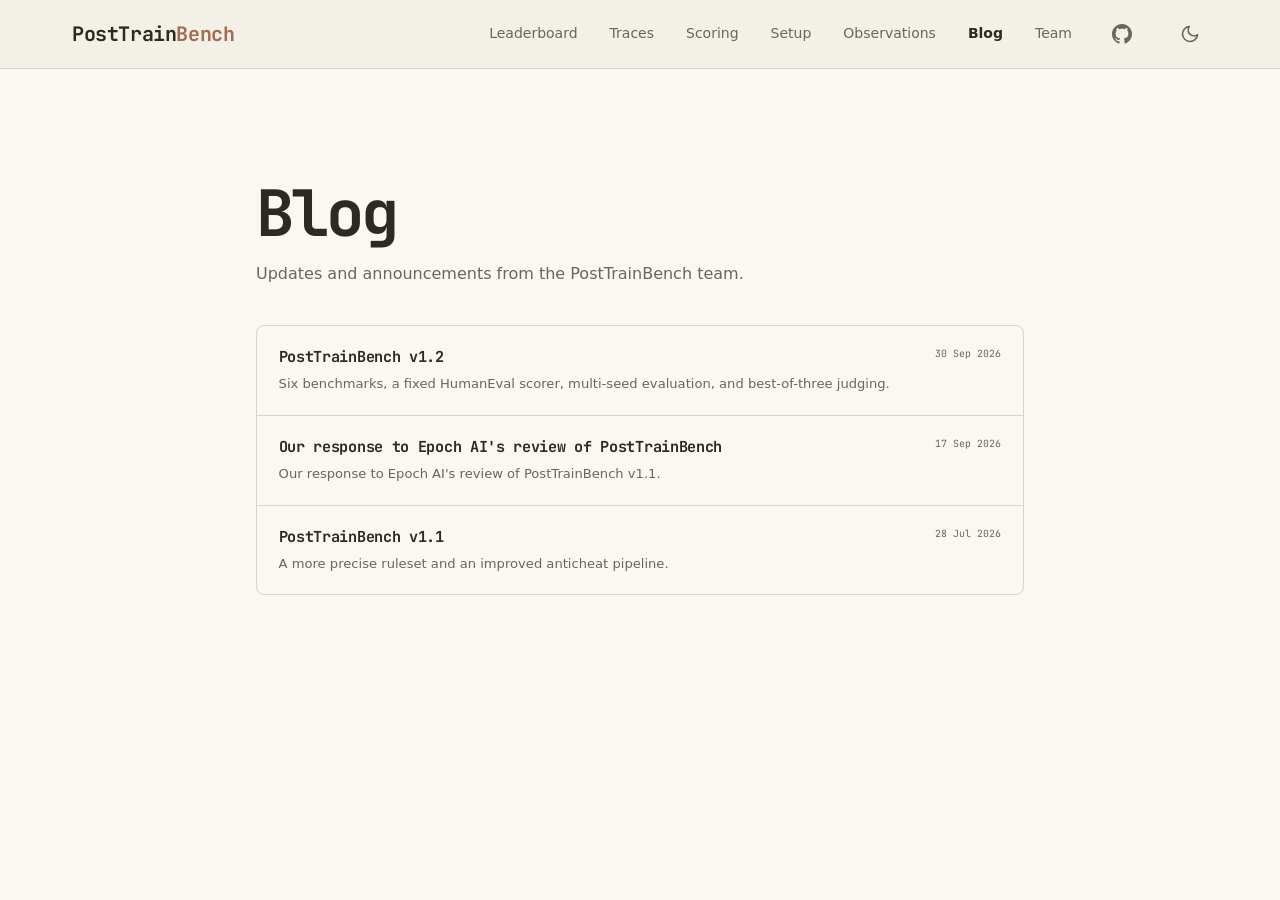
==== commit a2b7d7fa: "Add PostTrainBench v1.2 release post" ====
--- a/blog/index.html
+++ b/blog/index.html
@@ -80,6 +80,14 @@
         </header>
 
         <section class="blog-list" aria-label="PostTrainBench posts">
+            <a class="blog-list-item" href="/blog/posttrainbench-1-2/" data-goatcounter-click="release-details-opened/blog-index-v1.2"
+                data-goatcounter-title="Blog index: PostTrainBench v1.2">
+                <div class="blog-list-copy">
+                    <h2>PostTrainBench v1.2</h2>
+                    <p>Six benchmarks, a fixed HumanEval scorer, multi-seed evaluation, and best-of-three judging.</p>
+                </div>
+                <time datetime="2026-09-30">30 Sep 2026</time>
+            </a>
             <a class="blog-list-item" href="/blog/epoch-ai-review-response/" data-goatcounter-click="review-response-opened/blog-index"
                 data-goatcounter-title="Blog index: Epoch AI review response">
                 <div class="blog-list-copy">
--- a/styles.css
+++ b/styles.css
@@ -50,8 +50,8 @@
     --chart-bar: #95593f;
     --chart-bar-baseline-1: #6b655a;
     --chart-bar-baseline-2: #4a463c;
-    --chart-bar-external: #9b807b;
-    --chart-bar-external-border: #b79a94;
+    --chart-bar-external: #7a6763;
+    --chart-bar-external-border: #8d7874;
     --external-result-accent: #a88c86;
     --external-result-text: #d2b8b3;
     --chart-family-anthropic: #c17d5a;
@@ -87,7 +87,7 @@
     --accent-primary: #a66b4f;
     --accent-secondary: #8d5d45;
     --accent-text: #895940;
-    --accent-fill: #a66b4f;
+    --accent-fill: #9c6247;
     --accent-fill-hover: #8d5d45;
     --accent-on-fill: #faf8f3;
     --selection-bg: rgba(166, 107, 79, 0.28);
@@ -210,7 +210,8 @@
     opacity: 0;
     text-decoration: none;
     visibility: hidden;
-    transition: opacity 0.3s ease, visibility 0.3s ease;
+    /* No transition: opacity is driven 1:1 by scroll in script.js, and a
+       transition would make it lag behind the page. */
 }
 
 .logo-accent {
@@ -297,13 +298,14 @@
 }
 
 .theme-toggle {
+    /* Same quiet icon-button treatment as .nav-github beside it. */
     background: none;
-    border: 1px solid var(--border-color);
-    color: var(--text-primary);
+    border: 0;
+    color: var(--text-secondary);
     padding: 0.5rem;
     border-radius: var(--radius-md);
     cursor: pointer;
-    transition: background-color 120ms var(--ease-out), transform 140ms var(--ease-out);
+    transition: color 120ms var(--ease-out), background-color 120ms var(--ease-out), transform 140ms var(--ease-out);
     display: flex;
     align-items: center;
     justify-content: center;
@@ -311,6 +313,7 @@
 
 @media (hover: hover) and (pointer: fine) {
     .theme-toggle:hover {
+        color: var(--text-primary);
         background-color: var(--bg-tertiary);
     }
 }
@@ -360,6 +363,11 @@
     letter-spacing: 0.035em;
     text-transform: uppercase;
     white-space: nowrap;
+}
+
+/* Version numbers stay lowercase ("v1.2") inside the uppercase label. */
+.hero-release-number {
+    text-transform: none;
 }
 
 .hero-release-copy {
@@ -401,17 +409,81 @@
 }
 
 .hero-version-link {
+    display: inline-flex;
+    align-items: center;
     padding: 0.18rem 0.34rem;
     border: 1px solid var(--border-color);
     border-radius: var(--radius-sm);
     color: var(--accent-text);
-    font-size: 0.82rem;
+    font-size: 1.05rem;
     font-weight: 600;
     letter-spacing: 0;
     line-height: 1;
     text-decoration: none;
     transform: translateY(-0.15em);
     transition: background-color 140ms var(--ease-out), border-color 140ms var(--ease-out), color 140ms var(--ease-out), transform 140ms var(--ease-out);
+}
+
+.hero-version-odometer {
+    display: inline-flex;
+    align-items: center;
+    height: 1em;
+    line-height: 1;
+    font-variant-numeric: tabular-nums;
+}
+
+.hero-version-prefix,
+.hero-version-decimal {
+    display: block;
+    height: 1em;
+}
+
+/* Each digit window is a little taller than the text and fades at its top and
+   bottom, so digits roll over a drum instead of being sliced by the clip.
+   Reels are positioned in percent of their own height (10% per digit), which
+   keeps script.js independent of the window size. */
+.hero-version-digit-window {
+    display: block;
+    width: 0.62em;
+    height: 1.3em;
+    margin: -0.15em 0;
+    overflow: hidden;
+    -webkit-mask-image: linear-gradient(to bottom, transparent 0, #000 22%, #000 78%, transparent 100%);
+    mask-image: linear-gradient(to bottom, transparent 0, #000 22%, #000 78%, transparent 100%);
+}
+
+.hero-version-digit-reel {
+    display: flex;
+    flex-direction: column;
+    width: 100%;
+}
+
+.hero-version-digit-reel > span {
+    display: block;
+    flex: 0 0 1.3em;
+    width: 100%;
+    height: 1.3em;
+    line-height: 1.3em;
+    text-align: center;
+    white-space: nowrap;
+}
+
+.hero-version-fraction {
+    display: inline-flex;
+    align-items: center;
+    max-width: 0;
+    height: 1em;
+    overflow: hidden;
+    opacity: 0;
+}
+
+.hero-version-fraction.is-visible {
+    max-width: 1.15em;
+    opacity: 1;
+}
+
+.hero-version-fraction.is-animated {
+    transition: max-width 240ms cubic-bezier(0.77, 0, 0.175, 1), opacity 160ms var(--ease-out);
 }
 
 @media (hover: hover) and (pointer: fine) {
@@ -777,38 +849,35 @@
     font-weight: 500;
 }
 
+/* Segmented control, same family as the budget chart's Main/All toggle.
+   Options share one width so the highlight is placed from --index alone. */
 .results-version-toggle {
+    --pad: 0.15rem;
+    --gap: 0.1rem;
     position: relative;
     display: inline-flex;
-    flex: none;
-    gap: 0.1rem;
-    padding: 0.15rem;
-    overflow: hidden;
-    isolation: isolate;
+    gap: var(--gap);
+    padding: var(--pad);
     background: var(--bg-tertiary);
     border: 1px solid var(--border-color);
     border-radius: var(--radius-md);
+    isolation: isolate;
 }
 
 .results-version-toggle::before {
     position: absolute;
     z-index: 0;
-    top: 0.15rem;
-    bottom: 0.15rem;
-    left: 0.15rem;
-    width: calc((100% - 0.4rem) / 2);
+    top: var(--pad);
+    bottom: var(--pad);
+    left: var(--pad);
+    width: calc((100% - 2 * var(--pad) - (var(--count) - 1) * var(--gap)) / var(--count));
     background: var(--bg-primary);
     border-radius: calc(var(--radius-md) - 2px);
     box-shadow: 0 1px 2px color-mix(in srgb, var(--text-primary) 10%, transparent);
     content: '';
     pointer-events: none;
-    transform: translateX(0);
+    transform: translateX(calc(var(--index) * (100% + var(--gap))));
     transition: transform 180ms var(--ease-out);
-    will-change: transform;
-}
-
-.results-version-toggle.is-v1::before {
-    transform: translateX(calc(100% + 0.1rem));
 }
 
 .results-version-toggle.is-instant::before {
@@ -818,40 +887,33 @@
 .results-version-option {
     position: relative;
     z-index: 1;
-    display: inline-flex;
-    min-width: 5.6rem;
-    align-items: baseline;
-    justify-content: center;
-    gap: 0.35rem;
-    padding: 0.3rem 0.55rem;
+    flex: 1 1 0;
+    min-width: 3.1rem;
+    padding: 0.36rem 0.7rem;
     background: transparent;
     color: var(--text-secondary);
     border: 0;
     border-radius: calc(var(--radius-md) - 2px);
     font-family: var(--font-mono);
-    font-size: 0.7rem;
+    font-size: 0.72rem;
+    font-weight: 550;
+    letter-spacing: 0.01em;
     line-height: 1.35;
     cursor: pointer;
     transition: color 120ms var(--ease-out), transform 120ms var(--ease-out);
 }
 
-.results-version-option small {
-    font-size: 0.58rem;
-    font-weight: 500;
-    opacity: 0.72;
-}
-
 .results-version-option.is-active {
     color: var(--text-primary);
 }
 
 .results-version-option:active {
-    transform: scale(0.97);
+    transform: scale(0.96);
 }
 
 .results-version-option:focus-visible {
     outline: 2px solid var(--accent-primary);
-    outline-offset: -2px;
+    outline-offset: 1px;
 }
 
 @media (hover: hover) and (pointer: fine) {
@@ -935,25 +997,14 @@
     line-height: 1.4;
 }
 
-html[data-results-version="v1.1"] .reprompted-chart-key {
-    display: none;
-}
-
 .main-chart-key-item {
     display: inline-flex;
     align-items: center;
     gap: 0.45rem;
 }
 
-.main-chart-key-external {
-    display: none;
-}
-
-html[data-results-version="v1.1"] .main-chart-key-external {
-    display: inline-flex;
-}
-
-html[data-results-version="v1.1"] .main-chart-key-reprompted {
+.main-chart-key[hidden],
+.main-chart-key-item[hidden] {
     display: none;
 }
 
@@ -1231,7 +1282,7 @@
 }
 
 /* Keep the score area on a regular matrix. Rank and Method retain their
-   reading widths; Avg stays distinct; all seven benchmark columns share the
+   reading widths; Avg stays distinct; all active benchmark columns share the
    remaining space equally. Below the mobile breakpoint the compact disclosure
    layout provides its own column geometry. */
 @media (min-width: 769px) {
@@ -1253,7 +1304,7 @@
     }
 
     .leaderboard-table th:nth-child(n + 4) {
-        width: 9.321%;
+        width: calc(65.25% / var(--benchmark-count, 7));
     }
 
     .leaderboard-table .benchmark-col {
@@ -1378,43 +1429,71 @@
     margin-top: 0.15rem;
 }
 
-.agent-title-line {
+.external-result-label {
     display: inline-flex;
     align-items: center;
-    flex-wrap: wrap;
-    gap: 0.38rem;
-}
-
-.external-result-badge {
+    gap: 0.32rem;
+    color: var(--external-result-text);
+    font-size: 0.61rem;
+    font-weight: 500;
+    white-space: nowrap;
+    cursor: help;
+}
+
+.external-result-label::before {
+    width: 0.36rem;
+    height: 0.36rem;
+    border: 1px solid currentColor;
+    border-radius: 50%;
+    content: '';
+    opacity: 0.75;
+}
+
+.external-result-label:focus-visible {
+    outline: 1px solid var(--external-result-accent);
+    outline-offset: 2px;
+    border-radius: 2px;
+}
+
+.mixed-source-label {
     display: inline-flex;
     align-items: center;
-    min-height: 1rem;
-    padding: 0.05rem 0.34rem;
-    border: 1px solid color-mix(in srgb, var(--external-result-accent) 72%, var(--border-color));
-    border-radius: 999px;
-    background: color-mix(in srgb, var(--external-result-accent) 8%, transparent);
-    color: var(--external-result-text);
-    font-size: 0.48rem;
-    font-weight: 700;
-    line-height: 1.25;
-    letter-spacing: 0.055em;
-    text-transform: uppercase;
+    gap: 0.28rem;
+    color: color-mix(in srgb, var(--text-secondary) 78%, transparent);
+    font-size: 0.6rem;
+    font-weight: 450;
     white-space: nowrap;
     cursor: help;
+}
+
+.mixed-source-label::before {
+    width: 0.4rem;
+    height: 0.4rem;
+    flex: 0 0 auto;
+    border: 1px solid color-mix(in srgb, var(--text-secondary) 72%, transparent);
+    border-radius: 50%;
+    background: linear-gradient(to right, var(--accent-primary) 50%, transparent 50%);
+    content: '';
+}
+
+.mixed-source-label:focus-visible {
+    outline: 1px solid var(--accent-primary);
+    outline-offset: 2px;
+    border-radius: 2px;
 }
 
 .effort-tag {
     display: inline-flex;
     align-items: baseline;
     gap: 0.4rem;
-    color: var(--accent-text);
-    font-size: 0.65rem;
-    font-weight: 500;
+    color: color-mix(in srgb, var(--text-secondary) 72%, transparent);
+    font-size: 0.6rem;
+    font-weight: 400;
 }
 
 .effort-tag::before {
     content: '\00b7';
-    color: var(--text-secondary);
+    color: color-mix(in srgb, var(--text-secondary) 58%, transparent);
 }
 
 .agent-name-status {
@@ -1446,7 +1525,7 @@
     padding: 0.5rem 0.7rem;
     border: 1px solid var(--border-color);
     border-radius: var(--radius-md);
-    box-shadow: var(--shadow-panel);
+    box-shadow: var(--shadow-popover);
     max-width: 280px;
     width: max-content;
     z-index: 9999;
@@ -1466,6 +1545,15 @@
 .tt-pop.tt-show {
     opacity: 1;
     transform: none;
+    transition-delay: 80ms;
+}
+.tt-pop.tt-show.tt-instant {
+    transition-delay: 0ms;
+}
+.tt-pop.tt-keyboard {
+    transform: none;
+    transition-delay: 0ms;
+    transition-duration: 0ms;
 }
 .tt-pop::before {
     content: '';
@@ -1563,15 +1651,10 @@
 }
 
 /* Benchmark table — column-specific tuning on top of .findings-table */
+/* Benchmark variant ("Writing", "Main") reads as part of the name, just quieter. */
 .task-version {
-    font-size: 0.65rem;
-    font-weight: 600;
-    padding: 0.1rem 0.35rem;
-    background-color: var(--accent-fill);
-    color: var(--accent-on-fill);
-    border-radius: var(--radius-sm);
-    text-transform: uppercase;
-    vertical-align: middle;
+    font-weight: 400;
+    color: var(--text-secondary);
 }
 
 .benchmarks-table td:nth-child(1) {
@@ -1815,8 +1898,9 @@
     font-size: 0.875rem;
     color: var(--text-primary);
     margin: 0;
-    overflow-x: auto;
-    white-space: pre;
+    /* Wrap long fields (the author list) instead of clipping them at the card edge. */
+    white-space: pre-wrap;
+    overflow-wrap: anywhere;
     line-height: 1.6;
 }
 
@@ -2298,7 +2382,9 @@
         font-variant-numeric: tabular-nums;
     }
 
-    .benchmark-detail-item:last-child {
+    /* An odd tile out spans the row; with an even count (six benchmarks
+       since v1.2) every row is a pair and nothing is left half-empty. */
+    .benchmark-detail-item:last-child:nth-child(odd) {
         grid-column: 1 / -1;
     }
 
@@ -2329,7 +2415,7 @@
         display: none;
     }
 
-    .leaderboard-table.has-expanded-row ~ .table-footnote {
+    .leaderboard-table.has-expanded-row ~ .table-footnote:not([hidden]) {
         display: block;
         font-size: 0.7rem;
         line-height: 1.5;
@@ -2506,7 +2592,7 @@
 
     .hero-version-link {
         padding: 0.16rem 0.28rem;
-        font-size: 0.66rem;
+        font-size: 0.8rem;
     }
 
     .hero-subtitle {
@@ -2566,8 +2652,6 @@
     .citation-text {
         padding: 1rem;
         font-size: 0.72rem;
-        white-space: pre-wrap;
-        overflow-wrap: anywhere;
     }
 
     .citation-toolbar {
@@ -2902,17 +2986,6 @@
 .process-flow {
     background-color: var(--bg-secondary);
     padding: 4rem 0;
-}
-
-.process-flow-version {
-    margin: 0 auto 0.55rem;
-    color: var(--accent-text);
-    font-size: 0.67rem;
-    font-weight: 700;
-    letter-spacing: 0.08em;
-    line-height: 1.4;
-    text-align: center;
-    text-transform: uppercase;
 }
 
 .pipeline-diagram {
@@ -4299,6 +4372,7 @@
     .hamburger-line,
     .dropdown-selected::after,
     .time-scope-toggle::before,
+    .results-version-toggle::before,
     .leaderboard-disclosure-icon {
         transition-duration: 0ms;
     }
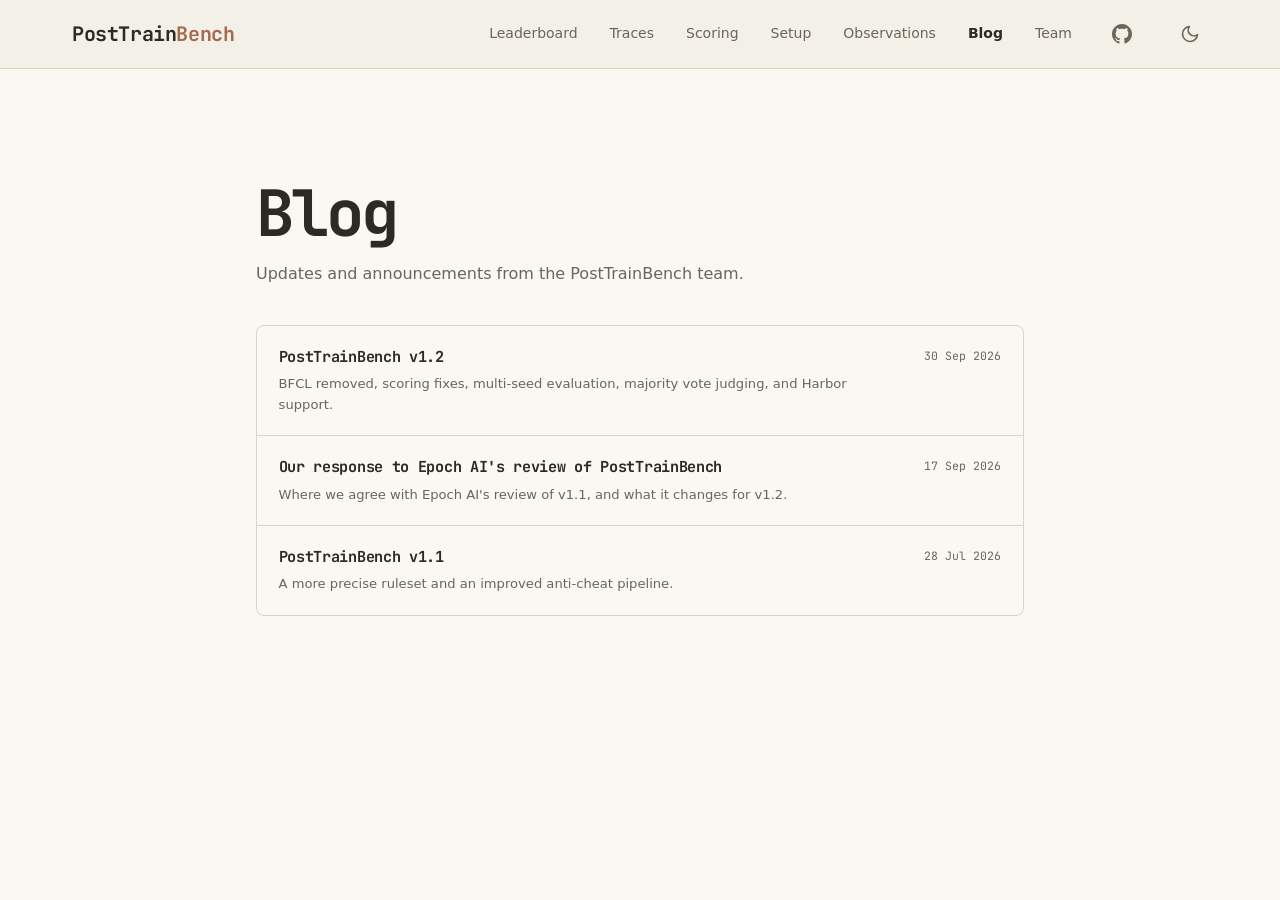
==== commit 369084d4: "Revise v1.2 post copy and New badge" ====
--- a/blog/index.html
+++ b/blog/index.html
@@ -84,7 +84,7 @@
                 data-goatcounter-title="Blog index: PostTrainBench v1.2">
                 <div class="blog-list-copy">
                     <h2>PostTrainBench v1.2</h2>
-                    <p>Six benchmarks, a fixed HumanEval scorer, multi-seed evaluation, and best-of-three judging.</p>
+                    <p>BFCL removed, scoring fixes, multi-seed evaluation, majority vote judging, and Harbor support.</p>
                 </div>
                 <time datetime="2026-09-30">30 Sep 2026</time>
             </a>
@@ -92,7 +92,7 @@
                 data-goatcounter-title="Blog index: Epoch AI review response">
                 <div class="blog-list-copy">
                     <h2>Our response to Epoch AI's review of PostTrainBench</h2>
-                    <p>Our response to Epoch AI's review of PostTrainBench v1.1.</p>
+                    <p>Where we agree with Epoch AI's review of v1.1, and what it changes for v1.2.</p>
                 </div>
                 <time datetime="2026-09-17">17 Sep 2026</time>
             </a>
@@ -100,7 +100,7 @@
                 data-goatcounter-title="Blog index: PostTrainBench v1.1">
                 <div class="blog-list-copy">
                     <h2>PostTrainBench v1.1</h2>
-                    <p>A more precise ruleset and an improved anticheat pipeline.</p>
+                    <p>A more precise ruleset and an improved anti-cheat pipeline.</p>
                 </div>
                 <time datetime="2026-07-28">28 Jul 2026</time>
             </a>
--- a/styles.css
+++ b/styles.css
@@ -41,9 +41,14 @@
 
     /* Shape & elevation tokens */
     --radius-sm: 0.25rem;
+    /* Rendered height of .navbar at every width (incl. its 1px border). */
+    --navbar-height: 69px;
     --radius-md: 0.375rem;
     --radius-lg: 0.5rem;
+    /* Elevation + focus tokens, shared with the trace viewer's stylesheet
+       (ptb-traces-pipeline/public/assets/styles.css); keep the two in sync. */
     --shadow-popover: 0 4px 12px rgba(0, 0, 0, 0.15);
+    --focus-ring: 0 0 0 3px color-mix(in srgb, var(--accent-primary) 14%, transparent);
     --shadow-panel: 0 10px 28px rgba(20, 16, 11, 0.32);
 
     /* Chart bar colors - darker/more muted in dark mode */
@@ -78,6 +83,9 @@
 
 [data-theme="light"] {
     /* Light Theme Colors - Warm Cream */
+    /* The dark-mode panel shadow reads heavy on cream; keep it soft here,
+       closer to the site's flat, bordered surfaces. */
+    --shadow-panel: 0 8px 20px rgba(45, 42, 35, 0.12);
     --bg-primary: #faf8f3;
     --bg-secondary: #f3f0e8;
     --bg-tertiary: #e8e4d9;
@@ -229,6 +237,12 @@
     text-decoration: none;
     font-size: 0.875rem;
     transition: color 120ms var(--ease-out);
+}
+
+/* The section currently being read (set by the scroll spy in script.js). */
+.nav-links a.is-current,
+.nav-links a[aria-current="page"] {
+    color: var(--text-primary);
 }
 
 .nav-github {
@@ -965,7 +979,7 @@
 .chart-view-select:focus {
     outline: none;
     border-color: var(--accent-primary);
-    box-shadow: 0 0 0 3px rgba(193, 125, 90, 0.1);
+    box-shadow: var(--focus-ring);
 }
 
 .leaderboard-chart {
@@ -1212,7 +1226,7 @@
 .dropdown-selected:focus-visible {
     outline: none;
     border-color: var(--accent-primary);
-    box-shadow: 0 0 0 3px color-mix(in srgb, var(--accent-primary) 14%, transparent);
+    box-shadow: var(--focus-ring);
 }
 
 .dropdown-option:focus-visible {
@@ -1323,7 +1337,8 @@
 
     .leaderboard-table th {
         position: sticky;
-        top: 4.45rem;
+        /* Flush under the sticky navbar; any gap lets rows show through. */
+        top: var(--navbar-height);
         z-index: 3;
         background-color: var(--bg-tertiary);
     }
@@ -2012,6 +2027,20 @@
 @media (max-width: 950px) {
     .hamburger {
         display: flex;
+        align-items: center;
+    }
+
+    /* 44×44 touch targets for the bar's icon buttons; the icons don't change. */
+    .hamburger,
+    .nav-github,
+    .theme-toggle {
+        min-width: 44px;
+        min-height: 44px;
+    }
+
+    /* Trim the bar's padding so the taller targets keep it at 69px. */
+    .navbar {
+        padding: 0.75rem 0;
     }
 
     .nav-links {
@@ -2023,7 +2052,9 @@
         border-bottom: 1px solid var(--border-color);
         flex-direction: column;
         align-items: stretch;
-        padding: 0.65rem 1rem 0.8rem;
+        /* Link text starts at the logo's edge: container padding + 44px button
+           (+ the gap, which matches each link's own inline padding). */
+        padding: 0.65rem 1rem 0.8rem calc(1.5rem + 44px);
         gap: 0.1rem;
         display: flex;
         visibility: hidden;
@@ -2048,7 +2079,7 @@
         padding: 0.6rem 0.75rem;
         border: 0;
         border-radius: var(--radius-sm);
-        text-align: center;
+        text-align: left;
         transition: color 120ms var(--ease-out), background-color 120ms var(--ease-out);
     }
 
@@ -2153,7 +2184,7 @@
         border-bottom: 1px solid var(--border-color);
         flex-direction: column;
         align-items: stretch;
-        padding: 0.65rem 1rem 0.8rem;
+        padding: 0.65rem 1rem 0.8rem calc(1rem + 44px);
         gap: 0.1rem;
         display: flex;
         visibility: hidden;
@@ -2178,7 +2209,7 @@
         padding: 0.6rem 0.75rem;
         border: 0;
         border-radius: var(--radius-sm);
-        text-align: center;
+        text-align: left;
         transition: color 120ms var(--ease-out), background-color 120ms var(--ease-out);
     }
 
--- a/blog/posttrainbench-1-1/article.css
+++ b/blog/posttrainbench-1-1/article.css
@@ -170,7 +170,7 @@
     margin-top: 1.45rem;
     color: var(--text-secondary);
     font-family: var(--font-mono);
-    font-size: 0.63rem;
+    font-size: 0.75rem;
 }
 
 .release-meta span + span::before {
@@ -285,6 +285,12 @@
 
 .release-toc a:active {
     transform: translateX(2px);
+}
+
+/* Section being read (set by blog/toc.js). */
+.release-toc a[aria-current="location"] {
+    color: var(--accent-text);
+    font-weight: 600;
 }
 
 @media (hover: hover) and (pointer: fine) {
--- a/blog/blog.css
+++ b/blog/blog.css
@@ -79,7 +79,7 @@
     padding-top: 0.08rem;
     color: var(--text-secondary);
     font-family: var(--font-mono);
-    font-size: 0.62rem;
+    font-size: 0.72rem;
     line-height: 1.5;
     white-space: nowrap;
 }
